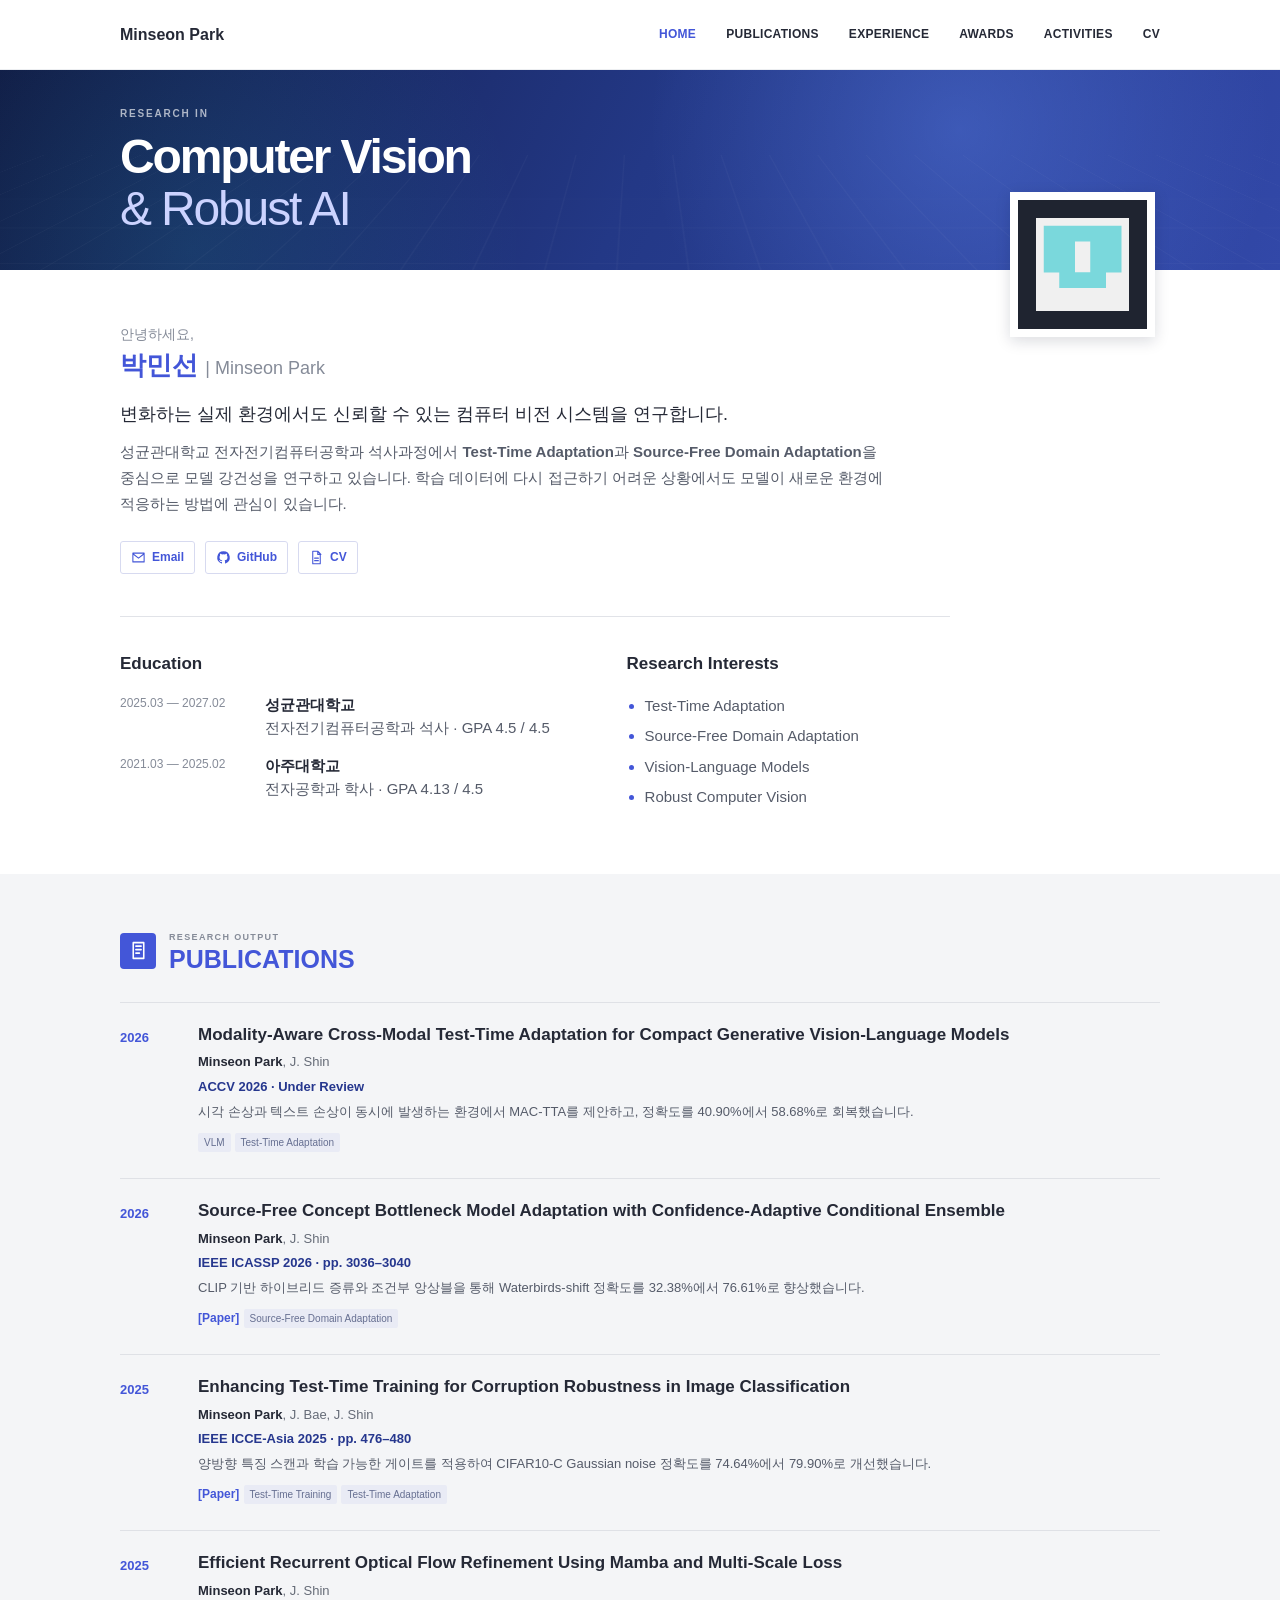
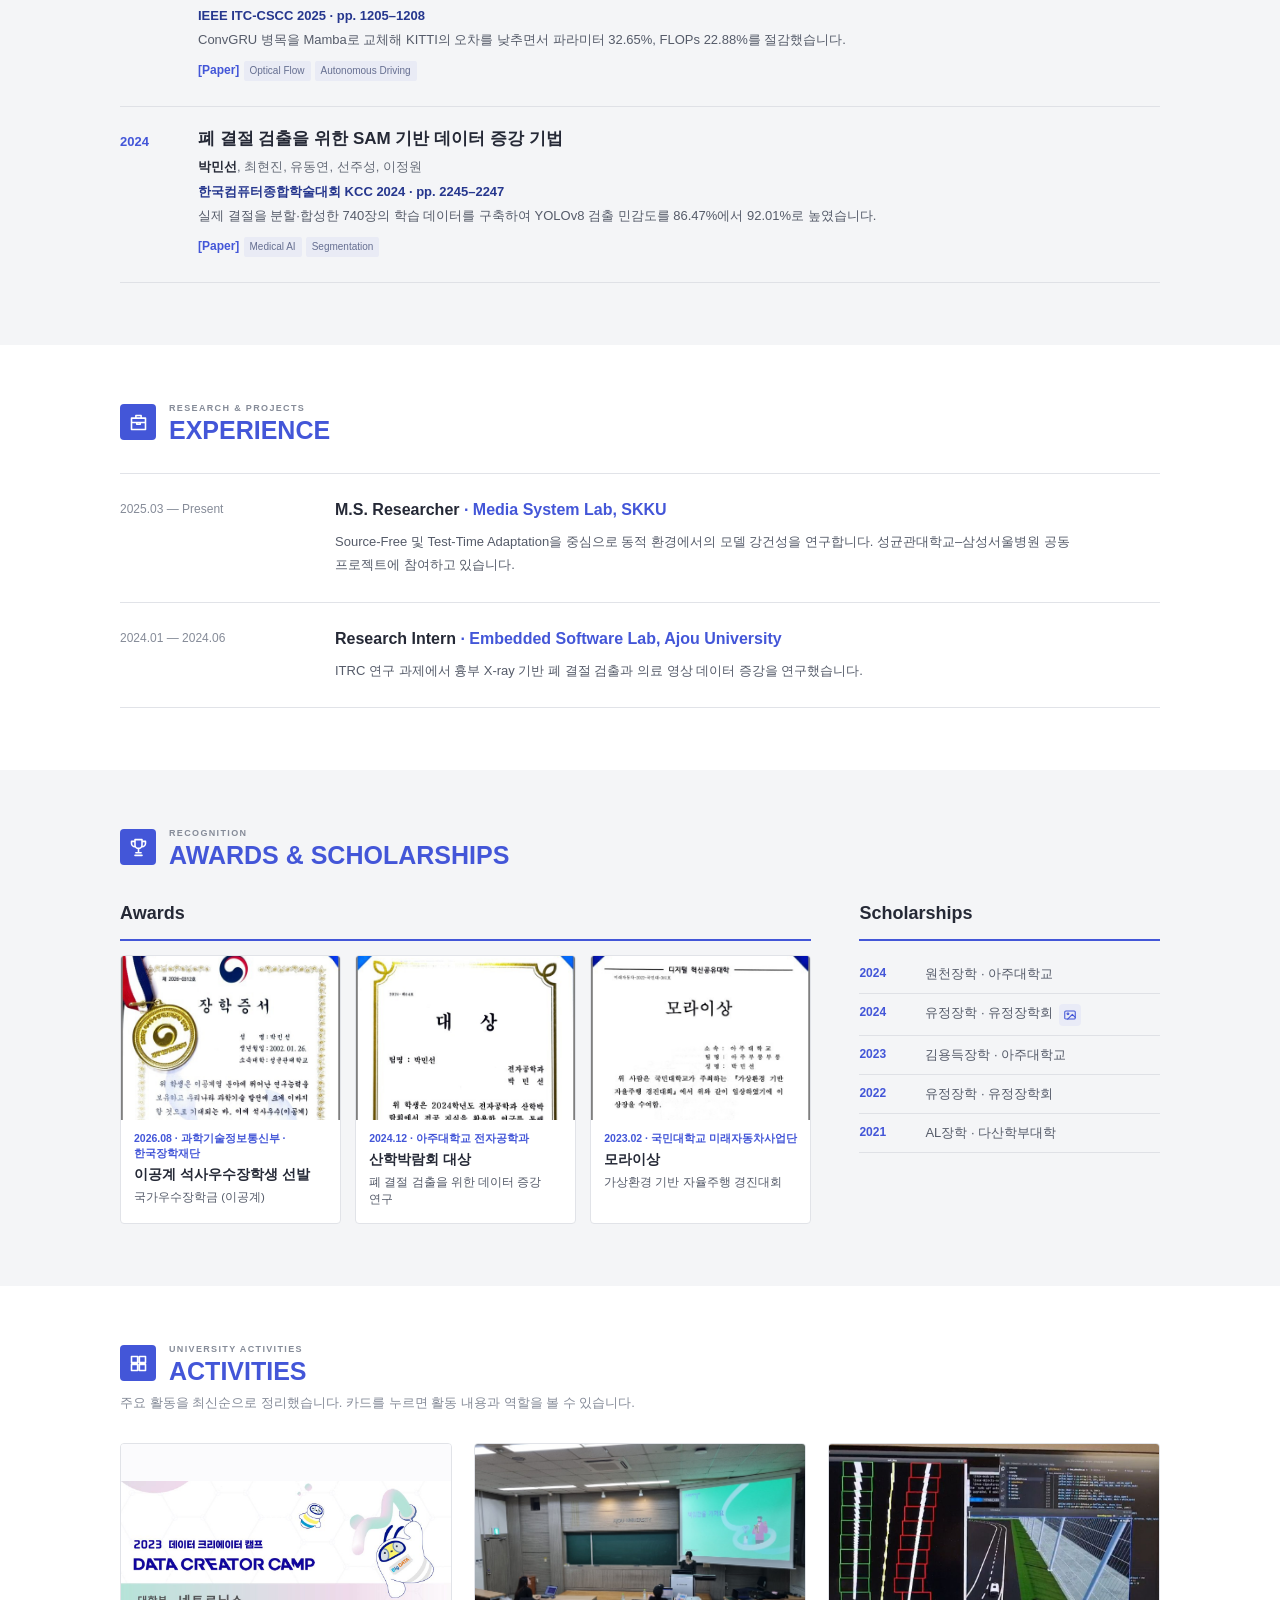
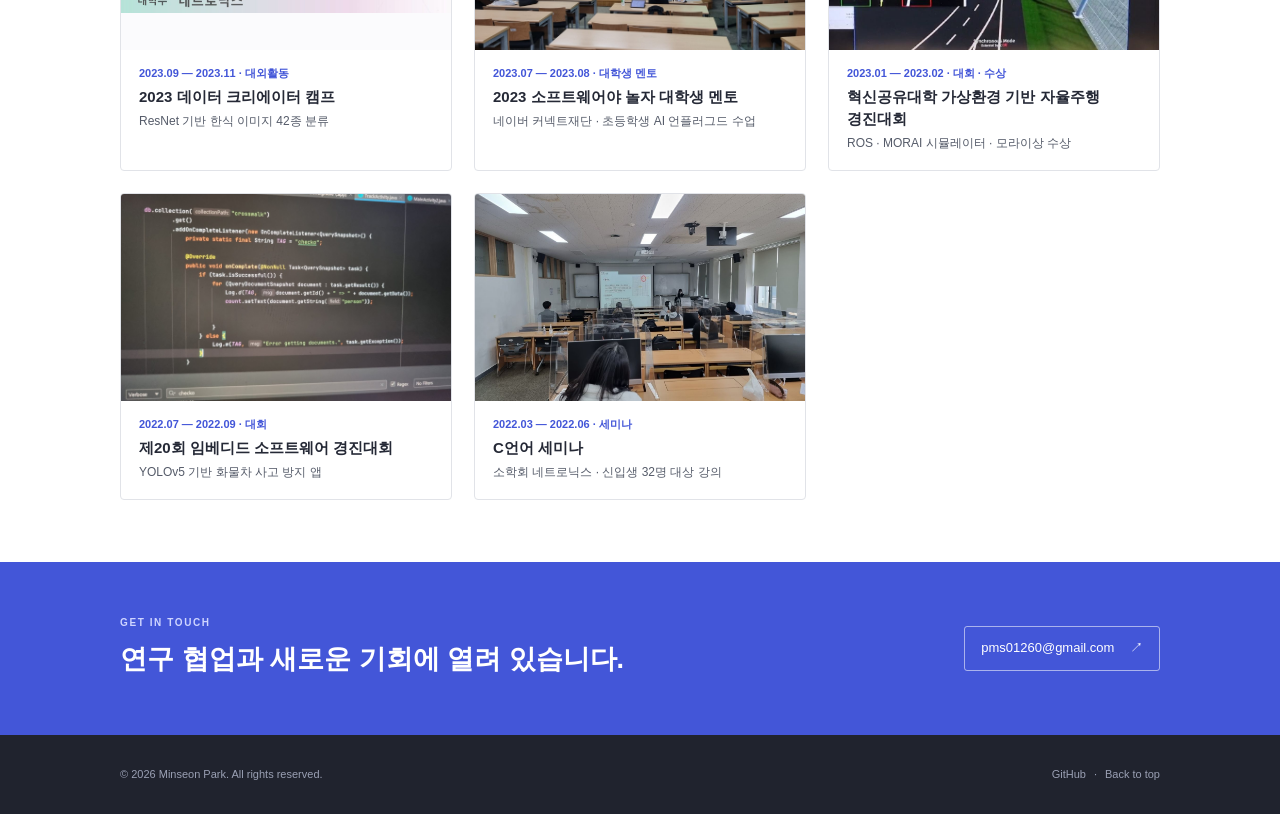
==== index.html @ f38c866c "Use bordered certificate scans for awards and bust their cache Co-Authored-By: Claude Opus 5.5 (1M c" ====
<!doctype html>
<html lang="ko">
<head>
  <meta charset="utf-8">
  <meta name="viewport" content="width=device-width, initial-scale=1">
  <meta name="description" content="박민선 — Computer Vision, Test-Time Adaptation, Robust AI 연구자">
  <meta name="theme-color" content="#ffffff">
  <meta property="og:title" content="Minseon Park | AI Researcher">
  <meta property="og:description" content="Computer Vision · Test-Time Adaptation · Source-Free Domain Adaptation">
  <meta property="og:type" content="website">
  <meta property="og:image" content="assets/profile.png">
  <title>Minseon Park | AI Researcher</title>
  <link rel="icon" href="data:image/svg+xml,<svg xmlns=%22http://www.w3.org/2000/svg%22 viewBox=%220 0 100 100%22><rect width=%22100%22 height=%22100%22 rx=%2218%22 fill=%22%234356d8%22/><text x=%2250%22 y=%2265%22 text-anchor=%22middle%22 font-family=%22Arial%22 font-weight=%22700%22 font-size=%2244%22 fill=%22white%22>MP</text></svg>">
  <link rel="stylesheet" href="styles.css">
  <script src="script.js" defer></script>
  <script data-goatcounter="https://pms01260.goatcounter.com/count" async src="https://gc.zgo.at/count.js"></script>
</head>
<body>
  <a class="skip-link" href="#main">본문으로 바로가기</a>
  <nav class="side-nav" aria-label="섹션 위치">
    <span class="side-track" aria-hidden="true"><span></span></span>
    <a href="#home">Profile</a><a href="#publications">Publications</a><a href="#experience">Experience</a><a href="#awards">Awards</a><a href="#activities">Activities</a>
  </nav>
  <header class="site-header">
    <div class="nav-wrap">
      <a class="site-name" href="#home">Minseon Park</a>
      <button class="menu-button" type="button" aria-expanded="false" aria-controls="site-nav"><span></span><span></span><span></span><b class="sr-only">메뉴 열기</b></button>
      <nav id="site-nav" aria-label="주요 메뉴">
        <a href="#home">HOME</a><a href="#publications">PUBLICATIONS</a><a href="#experience">EXPERIENCE</a><a href="#awards">AWARDS</a><a href="#activities">ACTIVITIES</a><a href="assets/CV_MinseonPark.pdf" target="_blank">CV</a>
      </nav>
    </div>
  </header>

  <main id="main">
    <section class="hero" aria-labelledby="hero-title">
      <div class="hero-pattern" aria-hidden="true"></div>
      <div class="content-width"><p>RESEARCH IN</p><h1 id="hero-title">Computer Vision<br><span>&amp; Robust AI</span></h1></div>
    </section>

    <section class="intro content-width" id="home">
      <div class="profile-mark"><img src="assets/profile.png" alt="박민선의 GitHub 프로필 그래픽" width="420" height="420"></div>
      <div class="intro-body">
        <p class="hello">안녕하세요,</p>
        <h2>박민선 <span>| Minseon Park</span></h2>
        <p class="lead">변화하는 실제 환경에서도 신뢰할 수 있는 컴퓨터 비전 시스템을 연구합니다.</p>
        <p>성균관대학교 전자전기컴퓨터공학과 석사과정에서 <strong>Test-Time Adaptation</strong>과 <strong>Source-Free Domain Adaptation</strong>을 중심으로 모델 강건성을 연구하고 있습니다. 학습 데이터에 다시 접근하기 어려운 상황에서도 모델이 새로운 환경에 적응하는 방법에 관심이 있습니다.</p>
        <div class="quick-links" aria-label="연락처 및 외부 링크">
          <a href="mailto:pms01260@gmail.com"><svg viewBox="0 0 24 24" aria-hidden="true"><path d="M3 5h18v14H3zM3 6l9 7 9-7"/></svg>Email</a>
          <a href="https://github.com/pms01260" target="_blank" rel="noreferrer"><svg viewBox="0 0 24 24" aria-hidden="true"><path d="M12 2a10 10 0 0 0-3.16 19.49c.5.09.68-.22.68-.48v-1.87c-2.78.6-3.37-1.18-3.37-1.18-.45-1.16-1.11-1.47-1.11-1.47-.91-.62.07-.61.07-.61 1 .07 1.53 1.03 1.53 1.03.89 1.53 2.34 1.09 2.91.83.09-.65.35-1.09.64-1.34-2.22-.25-4.56-1.11-4.56-4.94 0-1.09.39-1.98 1.03-2.68-.1-.25-.45-1.27.1-2.64 0 0 .84-.27 2.75 1.02A9.6 9.6 0 0 1 12 6.82a9.6 9.6 0 0 1 2.5.34c1.91-1.29 2.75-1.02 2.75-1.02.55 1.37.2 2.39.1 2.64.64.7 1.03 1.59 1.03 2.68 0 3.84-2.34 4.68-4.57 4.93.36.31.68.92.68 1.85v2.77c0 .27.18.58.69.48A10 10 0 0 0 12 2Z"/></svg>GitHub</a>
          <a href="assets/CV_MinseonPark.pdf" target="_blank"><svg viewBox="0 0 24 24" aria-hidden="true"><path d="M6 2h8l4 4v16H6zM14 2v5h5M9 13h6M9 17h6"/></svg>CV</a>
        </div>
        <div class="intro-grid">
          <div><h3>Education</h3><dl>
            <div><dt>2025.03 — 2027.02</dt><dd><strong>성균관대학교</strong><br>전자전기컴퓨터공학과 석사 · GPA 4.5 / 4.5</dd></div>
            <div><dt>2021.03 — 2025.02</dt><dd><strong>아주대학교</strong><br>전자공학과 학사 · GPA 4.13 / 4.5</dd></div>
          </dl></div>
          <div><h3>Research Interests</h3><ul class="interest-list"><li>Test-Time Adaptation</li><li>Source-Free Domain Adaptation</li><li>Vision-Language Models</li><li>Robust Computer Vision</li></ul></div>
        </div>
      </div>
    </section>

    <section class="section alternate" id="publications">
      <div class="content-width section-inner">
        <header class="section-title"><span class="section-icon" aria-hidden="true"><svg viewBox="0 0 24 24"><path d="M6 3h12v18H6zM9 7h6M9 11h6M9 15h4"/></svg></span><div><p>RESEARCH OUTPUT</p><h2>Publications</h2></div></header>
        <ol class="publication-list">
          <li><span class="pub-year">2026</span><div><h3>Modality-Aware Cross-Modal Test-Time Adaptation for Compact Generative Vision-Language Models</h3><p class="authors"><strong>Minseon Park</strong>, J. Shin</p><p class="venue">ACCV 2026 · Under Review</p><p class="description">시각 손상과 텍스트 손상이 동시에 발생하는 환경에서 MAC-TTA를 제안하고, 정확도를 40.90%에서 58.68%로 회복했습니다.</p><span class="label">VLM</span><span class="label">Test-Time Adaptation</span></div></li>
          <li><span class="pub-year">2026</span><div><h3>Source-Free Concept Bottleneck Model Adaptation with Confidence-Adaptive Conditional Ensemble</h3><p class="authors"><strong>Minseon Park</strong>, J. Shin</p><p class="venue">IEEE ICASSP 2026 · pp. 3036–3040</p><p class="description">CLIP 기반 하이브리드 증류와 조건부 앙상블을 통해 Waterbirds-shift 정확도를 32.38%에서 76.61%로 향상했습니다.</p><a class="paper-link" href="https://doi.org/10.1109/ICASSP55912.2026.11462298" target="_blank" rel="noreferrer">[Paper]</a> <span class="label">Source-Free Domain Adaptation</span></div></li>
          <li><span class="pub-year">2025</span><div><h3>Enhancing Test-Time Training for Corruption Robustness in Image Classification</h3><p class="authors"><strong>Minseon Park</strong>, J. Bae, J. Shin</p><p class="venue">IEEE ICCE-Asia 2025 · pp. 476–480</p><p class="description">양방향 특징 스캔과 학습 가능한 게이트를 적용하여 CIFAR10-C Gaussian noise 정확도를 74.64%에서 79.90%로 개선했습니다.</p><a class="paper-link" href="https://doi.org/10.1109/ICCE-Asia67487.2025.11263571" target="_blank" rel="noreferrer">[Paper]</a> <span class="label">Test-Time Training</span><span class="label">Test-Time Adaptation</span></div></li>
          <li><span class="pub-year">2025</span><div><h3>Efficient Recurrent Optical Flow Refinement Using Mamba and Multi-Scale Loss</h3><p class="authors"><strong>Minseon Park</strong>, J. Shin</p><p class="venue">IEEE ITC-CSCC 2025 · pp. 1205–1208</p><p class="description">ConvGRU 병목을 Mamba로 교체해 KITTI의 오차를 낮추면서 파라미터 32.65%, FLOPs 22.88%를 절감했습니다.</p><a class="paper-link" href="https://doi.org/10.1109/ITC-CSCC66376.2025.11137675" target="_blank" rel="noreferrer">[Paper]</a> <span class="label">Optical Flow</span><span class="label">Autonomous Driving</span></div></li>
          <li><span class="pub-year">2024</span><div><h3>폐 결절 검출을 위한 SAM 기반 데이터 증강 기법</h3><p class="authors"><strong>박민선</strong>, 최현진, 유동연, 선주성, 이정원</p><p class="venue">한국컴퓨터종합학술대회 KCC 2024 · pp. 2245–2247</p><p class="description">실제 결절을 분할·합성한 740장의 학습 데이터를 구축하여 YOLOv8 검출 민감도를 86.47%에서 92.01%로 높였습니다.</p><a class="paper-link" href="https://www.dbpia.co.kr/journal/articleDetail?nodeId=NODE11862498" target="_blank" rel="noreferrer">[Paper]</a> <span class="label">Medical AI</span><span class="label">Segmentation</span></div></li>
        </ol>
      </div>
    </section>

    <section class="section" id="experience"><div class="content-width section-inner">
      <header class="section-title"><span class="section-icon" aria-hidden="true"><svg viewBox="0 0 24 24"><path d="M4 7h16v13H4zM9 7V4h6v3M4 12h16M10 12v2h4v-2"/></svg></span><div><p>RESEARCH &amp; PROJECTS</p><h2>Experience</h2></div></header>
      <div class="experience-list">
        <article><div class="period">2025.03 — Present</div><div><h3>M.S. Researcher <span>· Media System Lab, SKKU</span></h3><p>Source-Free 및 Test-Time Adaptation을 중심으로 동적 환경에서의 모델 강건성을 연구합니다. 성균관대학교–삼성서울병원 공동 프로젝트에 참여하고 있습니다.</p></div></article>
        <article><div class="period">2024.01 — 2024.06</div><div><h3>Research Intern <span>· Embedded Software Lab, Ajou University</span></h3><p>ITRC 연구 과제에서 흉부 X-ray 기반 폐 결절 검출과 의료 영상 데이터 증강을 연구했습니다.</p></div></article>
      </div>
    </div></section>

    <section class="section alternate" id="awards"><div class="content-width section-inner">
      <header class="section-title"><span class="section-icon" aria-hidden="true"><svg viewBox="0 0 24 24"><path d="M8 3h8v6a4 4 0 0 1-8 0zM8 5H4v2a4 4 0 0 0 4 4M16 5h4v2a4 4 0 0 1-4 4M12 13v5M8 21h8M9 18h6"/></svg></span><div><p>RECOGNITION</p><h2>Awards &amp; Scholarships</h2></div></header>
      <div class="awards-layout">
        <div><h3 class="subheading">Awards</h3>
      <div class="award-grid">
        <button class="activity-card award-card" type="button" data-activity="award-scholarship"><img class="top" src="assets/awards/scholarship-certificate.jpg?v=2" alt="" loading="lazy"><span class="activity-meta">2026.08 · 과학기술정보통신부 · 한국장학재단</span><strong>이공계 석사우수장학생 선발</strong><span class="activity-summary">국가우수장학금 (이공계)</span></button>
        <button class="activity-card award-card" type="button" data-activity="award-fair"><img class="top" src="assets/awards/fair-certificate.jpg?v=2" alt="" loading="lazy"><span class="activity-meta">2024.12 · 아주대학교 전자공학과</span><strong>산학박람회 대상</strong><span class="activity-summary">폐 결절 검출을 위한 데이터 증강 연구</span></button>
        <button class="activity-card award-card" type="button" data-activity="award-morai"><img class="top" src="assets/awards/morai-award.jpg?v=2" alt="" loading="lazy"><span class="activity-meta">2023.02 · 국민대학교 미래자동차사업단</span><strong>모라이상</strong><span class="activity-summary">가상환경 기반 자율주행 경진대회</span></button>
      </div></div>
        <div><h3 class="subheading">Scholarships</h3>
      <ul class="simple-list compact"><li><span>2024</span><div>원천장학 · 아주대학교</div></li><li><span>2024</span><div>유정장학 · 유정장학회<button class="photo-link" type="button" data-activity="scholarship-yoojung" data-title="유정장학 · 유정장학회" aria-label="유정장학 장학증서 보기" title="장학증서 보기"><svg viewBox="0 0 24 24" aria-hidden="true"><rect x="3" y="5" width="18" height="14" rx="2"/><circle cx="8.5" cy="10" r="1.6"/><path d="M21 16l-5-5-8 8"/></svg></button></div></li><li><span>2023</span><div>김용득장학 · 아주대학교</div></li><li><span>2022</span><div>유정장학 · 유정장학회</div></li><li><span>2021</span><div>AL장학 · 다산학부대학</div></li></ul></div>
      </div>
    </div></section>

    <section class="section" id="activities"><div class="content-width section-inner">
      <header class="section-title"><span class="section-icon" aria-hidden="true"><svg viewBox="0 0 24 24"><path d="M4 4h7v7H4zM13 4h7v7h-7zM4 13h7v7H4zM13 13h7v7h-7z"/></svg></span><div><p>UNIVERSITY ACTIVITIES</p><h2>Activities</h2></div></header>
      <p class="section-note">주요 활동을 최신순으로 정리했습니다. 카드를 누르면 활동 내용과 역할을 볼 수 있습니다.</p>
      <div class="activity-grid">
        <button class="activity-card" type="button" data-activity="dcc"><img class="contain" src="assets/activities/dcc-cover.jpg" alt="" loading="lazy"><span class="activity-meta">2023.09 — 2023.11 · 대외활동</span><strong>2023 데이터 크리에이터 캠프</strong><span class="activity-summary">ResNet 기반 한식 이미지 42종 분류</span></button>
        <button class="activity-card" type="button" data-activity="swplay"><img src="assets/activities/swplay-1.jpg" alt="" loading="lazy"><span class="activity-meta">2023.07 — 2023.08 · 대학생 멘토</span><strong>2023 소프트웨어야 놀자 대학생 멘토</strong><span class="activity-summary">네이버 커넥트재단 · 초등학생 AI 언플러그드 수업</span></button>
        <button class="activity-card" type="button" data-activity="morai"><img src="assets/activities/morai-cover.jpg" alt="" loading="lazy"><span class="activity-meta">2023.01 — 2023.02 · 대회 · 수상</span><strong>혁신공유대학 가상환경 기반 자율주행 경진대회</strong><span class="activity-summary">ROS · MORAI 시뮬레이터 · 모라이상 수상</span></button>
        <button class="activity-card" type="button" data-activity="esw"><img src="assets/activities/esw-cover.jpg" alt="" loading="lazy"><span class="activity-meta">2022.07 — 2022.09 · 대회</span><strong>제20회 임베디드 소프트웨어 경진대회</strong><span class="activity-summary">YOLOv5 기반 화물차 사고 방지 앱</span></button>
        <button class="activity-card" type="button" data-activity="cseminar"><img src="assets/activities/cseminar-cover.jpg" alt="" loading="lazy"><span class="activity-meta">2022.03 — 2022.06 · 세미나</span><strong>C언어 세미나</strong><span class="activity-summary">소학회 네트로닉스 · 신입생 32명 대상 강의</span></button>
      </div>
    </div></section>


    <section class="contact-strip"><div class="content-width"><div><p>GET IN TOUCH</p><h2>연구 협업과 새로운 기회에 열려 있습니다.</h2></div><a href="mailto:pms01260@gmail.com">pms01260@gmail.com <span>↗</span></a></div></section>
  </main>

  <footer><div class="content-width"><p>© <span id="year">2026</span> Minseon Park. All rights reserved.</p><div><a href="https://github.com/pms01260" target="_blank" rel="noreferrer">GitHub</a><span>·</span><a href="#home">Back to top</a></div></div></footer>

  <dialog class="activity-dialog" aria-labelledby="activity-dialog-title">
    <div class="dialog-head"><h2 id="activity-dialog-title"></h2><button class="dialog-close" type="button" aria-label="닫기">×</button></div>
    <div class="dialog-body"></div>
  </dialog>

  <template id="activity-award-scholarship">
    <p class="activity-info">2026.08.31 · 과학기술정보통신부 · 한국장학재단 · <strong>석사우수장학금(이공계) 선발</strong></p>
    <h3>선발 내용</h3>
    <p>과학기술정보통신부와 한국장학재단이 연구 역량이 우수한 이공계 석사과정생을 지원하는 국가우수장학금 장학생으로 선발되었습니다. 학업 및 연구 계획, 연구 활동 실적, 성적, 사회공헌 계획을 종합 평가해 대학원 추천과 재단 심사를 거쳐 선발됩니다.</p>
    <h3>평가받은 부분</h3>
    <ul><li><strong>학업</strong> · 석사과정 동안 4.5 / 4.5의 성적을 유지하며 전공 기초를 다졌습니다.</li><li><strong>연구</strong> · Source-Free Domain Adaptation과 Test-Time Adaptation 분야에서 ICASSP 2026을 포함한 국제 학회 3편, 국내 학회 1편을 모두 제1저자로 발표했습니다. 특히 ICASSP 2026에서는 해석 가능한 모델을 위한 2단계 적응 프레임워크를 제안했습니다.</li><li><strong>연구 계획</strong> · VLM에 Source-Free Domain Adaptation을 적용하는 연구를 제안했습니다.</li></ul>
    <p>연구의 독창성과 실현 가능성을 인정받아 선발되었고, 실제 환경에서 신뢰할 수 있는 AI를 만든다는 연구 목표를 더욱 구체화하는 계기가 되었습니다.</p>
    <img class="narrow" src="assets/awards/scholarship-certificate.jpg?v=2" alt="석사우수(이공계) 장학증서" loading="lazy">
  </template>

  <template id="activity-award-fair">
    <p class="activity-info">2024.12.13 · 아주대학교 전자공학과 · <strong>대상</strong></p>
    <h3>수상 내용</h3>
    <p>2024학년도 아주대학교 전자공학과 산학박람회에서 폐 결절 검출을 위한 데이터 증강 연구를 발표해 대상을 수상했습니다.</p>
    <h3>연구 배경</h3>
    <p>의료 이미지는 개인정보 문제와 전문의 라벨링 비용 때문에 대규모로 확보하기 어렵습니다. 생성 모델로 병변을 만들어 내는 기존 증강 방식은 실재하지 않는 소견을 만들 위험이 있어 이 연구를 시작했습니다.</p>
    <h3>방법과 결과</h3>
    <p>실제 환자 이미지에서 결절만 분할해 정상 이미지에 합성하는 방식을 제안했습니다. 분할 모델 SAM을 X-ray에 맞게 미세 조정하고, 정상 이미지의 폐 영역을 추출한 뒤 가우시안 블러링으로 경계를 자연스럽게 처리해 학습 데이터를 증강했습니다. 이를 사전 학습에 활용한 검출 모델은 원본만 사용했을 때보다 민감도가 <strong>86.47%에서 92.01%</strong>로 향상되었습니다.</p>
    <p>문제 정의부터 결과 검증까지의 과정을 비전공 청중도 이해할 수 있도록 구성해 발표했고, 그 설득력을 인정받아 대상을 받았습니다. 이 연구는 KCC 2024 논문으로도 발표했습니다.</p>
    <img class="narrow" src="assets/awards/fair-certificate.jpg?v=2" alt="산학박람회 대상 상장" loading="lazy">
  </template>

  <template id="activity-award-morai">
    <p class="activity-info">2023.02.13 · 국민대학교 미래자동차사업단 · 팀 아주부릉부릉 (5명) · <strong>모라이상</strong></p>
    <h3>수상 내용</h3>
    <p>2022학년도 동계 혁신융합대학 가상환경 기반 자율주행 경진대회에서 모라이상을 수상했습니다. Linux와 ROS 환경에서 시뮬레이터 기반 자율주행 미션을 수행하는 대회로, 팀에서 카메라 기반 차선 인식, 경로 매핑, 장애물 인지 미션을 담당했습니다.</p>
    <h3>문제 해결</h3>
    <p>개별 모듈 구현은 순조로웠지만 전체 시스템 통합 단계에서 제가 맡은 동적 장애물 인식 로직이 다른 팀원이 개발한 로터리 구간의 앞차 간격 유지 로직과 충돌했습니다. 팀원들과 시뮬레이션 로그를 함께 분석해 원인을 추적했고, 카메라 중앙 영역 밖에서 차량이 아닌 물체가 감지되면 차량을 멈추도록 로직과 임곗값을 조정해 해결했습니다. 이후에도 미션별 실패 사례를 하나씩 개선해 최종적으로 모든 미션을 완수했습니다.</p>
    <p>개별 모듈이 정상 동작해도 통합 단계에서 예상치 못한 문제가 생길 수 있고, 이를 풀려면 구성원 간 꾸준한 소통과 함께 분석하는 자세가 필요하다는 점을 배웠습니다.</p>
    <img class="narrow" src="assets/awards/morai-award.jpg?v=2" alt="모라이상 상장" loading="lazy">
    <p><button class="dialog-link" type="button" data-activity="morai">대회 활동 자세히 보기 →</button></p>
  </template>

  <template id="activity-scholarship-yoojung">
    <p class="activity-info">2024.02.21 · 재단법인 유정장학회 · <strong>장학생 선정</strong></p>
    <img class="narrow" src="assets/awards/yoojung-certificate.jpg?v=2" alt="유정장학회 장학증서" loading="lazy">
  </template>

  <template id="activity-dcc">
    <p class="activity-info">2023.09.25 — 2023.11.15 · 소학회 네트로닉스 · 4인 팀</p>
    <h3>개요</h3>
    <p>K-ICT 빅데이터센터가 주관하는 고등부·대학생 대상 멘토링 해커톤으로, 교육과 멘토링을 중심으로 데이터 분석 인재를 육성·선발하는 프로그램입니다.</p>
    <img src="assets/activities/dcc-2.jpg" alt="데이터 크리에이터 캠프 진행 방식 안내" loading="lazy">
    <h3>데이터셋</h3>
    <ul><li>AI Hub 한국 이미지(음식) 데이터 · 소분류당 약 1,000장의 한식 이미지</li><li>대분류(예: 구이) &gt; 소분류(예: 갈비구이) &gt; 이미지의 폴더 구조</li></ul>
    <img src="assets/activities/dcc-4.jpg" alt="27개 대분류별 한식 이미지 분포 막대그래프" loading="lazy">
    <h3>역할</h3>
    <ul><li>DataLoader를 비롯한 ResNet 학습 환경 구축</li><li>Albumentations를 이용한 데이터 증강으로 학습 성능 개선</li></ul>
    <h3>수행 내용</h3>
    <p><strong>Mission 1.</strong> 메뉴별 분류 데이터셋과 데이터로더를 준비하고, ResNet18로 42종 클래스 분류를 수행해 검증 정확도를 제시했습니다. 데이터를 폴더 단위로 관리해 <code>datasets.ImageFolder</code>로 간단히 불러오도록 구성했고, Mission 1의 코드를 전부 작성했습니다.</p>
    <p><strong>Mission 2.</strong> Confusion matrix로 맞춘 샘플과 틀린 샘플의 특징을 분석하고, 이를 바탕으로 아키텍처(ResNet18/34/50), LR scheduling, augmentation, regularization 등을 비교했습니다. 이 중 결과 분석과 Albumentations 기반 증강을 담당했습니다.</p>
    <h3>수료증</h3>
    <img class="narrow" src="assets/activities/dcc-certificate.jpg?v=2" alt="2023 데이터 크리에이터 캠프 예선 수료증" loading="lazy">
  </template>

  <template id="activity-swplay">
    <p class="activity-info">2023.07.19 — 2023.08.31 (수업 08.16 — 08.17) · 네이버 커넥트재단 · 아주대학교 중앙동아리 ATOM 2팀 · 4인 팀</p>
    <h3>활동 목적</h3>
    <p>AI는 앞으로 다양한 직업 분야에서 필요한 핵심 기술입니다. 교육을 통해 AI에 대한 이해와 관련 직업에 대한 흥미를 키우고, 문제 해결 능력과 창의적 사고가 자라도록 돕고 싶었습니다. 팀원 모두 스크래치·엔트리 같은 시각적 프로그래밍 도구 경험이 있어 초등학생에게 AI 개념을 쉽고 재미있게 전달할 수 있다고 생각했습니다.</p>
    <h3>수업 시연</h3>
    <img src="assets/activities/swplay-1.jpg" alt="강의실에서 진행한 수업 시연" loading="lazy">
    <p>초등학교 1–2학년을 위한 인공지능 수업 시연을 진행했습니다. 저학년이 쉽게 이해할 수 있도록 단어 선택에 신경 쓰고, 45분 수업을 개념 설명(10분) – 학습 활동(30분) – 요약 정리(5분)로 구성했습니다.</p>
    <h3>수업 진행</h3>
    <p>초등학교 저학년 10명을 대상으로 이틀에 걸쳐 하루 4교시씩, 총 8차시 수업을 진행했습니다. 아직 코딩 활동이 어려운 학생들을 위해 컴퓨터 없이 놀이 중심으로 컴퓨터 과학을 이해하는 <strong>언플러그드 활동</strong>으로 수업을 설계했습니다.</p>
    <ul><li>손글씨 숫자 카드로 숫자 인식 모델 학습시키기</li><li>자율주행 자동차의 양면성에 대한 토론</li><li>윤리적인 인공지능 그려보기</li></ul>
    <p>AI가 무엇인지 설명하는 것과 함께, AI의 편향성과 악용 가능성도 다루어 학생들에게 경각심을 일깨웠습니다.</p>
    <h3>소감</h3>
    <p>저학년 아이들이 수업을 따라오도록 지도하는 데 어려움이 많았지만, 설문조사에서 수업이 매우 만족스러웠다는 답을 보며 보람을 느꼈습니다. 마지막 날 겨울방학에도 또 와야 한다며 우는 아이도 있어 뭉클했습니다. 다음에도 이런 교육봉사 기회가 있다면 기꺼이 참여하고 싶습니다.</p>
    <h3>수료증</h3>
    <img class="narrow" src="assets/activities/swplay-certificate.jpg" alt="소프트웨어야 놀자 여름 새싹캠프 대학생 멘토 수료증" loading="lazy">
  </template>

  <template id="activity-morai">
    <p class="activity-info">2023.01.02 — 2023.02.13 · 소학회 네트로닉스 · 5인 팀 · <strong>모라이상 수상</strong></p>
    <h3>대회 개요</h3>
    <img src="assets/activities/morai-1.jpg" alt="대회 주행 코스와 미션 구간 지도" loading="lazy">
    <p>Linux와 ROS(Robot Operating System) 환경에서 MORAI 시뮬레이터 속 자율주행 차량으로 미션을 수행하는 대회입니다. 기본 주행, 무작위로 바뀌는 신호등 대응, 동적·정적 장애물 회피, 충돌 없는 로터리 통과, 라바콘 회피 등의 미션이 있었습니다.</p>
    <h3>역할</h3>
    <ul><li>Lane detection</li><li>Interpolation을 이용한 mapping</li><li>신호등 신호 처리</li><li>로터리 미션 수행</li></ul>
    <h3>Lane detection</h3>
    <p>차량 전면 카메라 영상은 원근 때문에 차선이 휘어져 보이므로, perspective warping 후 HSV 색 범위로 노란색·흰색 차선만 마스킹했습니다. 이후 <strong>sliding window</strong> 방식으로 차선 픽셀을 찾아 2차 다항식으로 피팅하고, 곡률로부터 조향각을 계산해 ROS 토픽으로 publish했습니다.</p>
    <h3>신호등 처리</h3>
    <p>시뮬레이터가 publish하는 <code>/GetTrafficLightStatus</code> 토픽을 구독해 신호등 상태를 읽고, 상태에 따라 차량 운행을 제어했습니다.</p>
    <h3>Interpolation을 이용한 mapping</h3>
    <p>맵 이미지에서 클릭한 점을 시뮬레이터 좌표로 변환하고, SciPy의 <code>splprep</code>로 점 사이를 보간하는 도구를 만들었습니다. 3차(cubic) spline보다 매끄럽게 연결하기 위해 k=4로 설정했고, 주행 중에는 현재 위치 (x, y)에서 가장 가까운 경로점으로 이동하도록 했습니다.</p>
    <h3>수상</h3>
    <img class="narrow" src="assets/activities/morai-2.jpg" alt="모라이상 상장" loading="lazy">
  </template>

  <template id="activity-esw">
    <p class="activity-info">2022.07.07 — 2022.09.25 · 아주대학교 전자공학과 · 4인 팀</p>
    <h3>작품 개요 · 화물차 차량 사고 방지 애플리케이션 (AJOUv5)</h3>
    <p>라즈베리파이 기반으로 자동차와 사람 등 다른 객체를 인식하고, 사고가 나면 해당 장면을 포착해 데이터베이스에 보고하는 작품입니다. YOLOv5로 객체를 인식하고 객체 간 거리를 계산해 사고 여부를 판단합니다. 또한 앱 사용자에게 가까운 교차로의 보행자 수를 보여 주어 회전 시 사고를 미리 방지하도록 했습니다.</p>
    <h3>역할</h3>
    <ul><li>YOLOv5 자료 조사</li><li>Android Studio를 이용한 애플리케이션 제작</li><li>Android 앱과 Firebase 연동</li></ul>
    <h3>구현</h3>
    <img src="assets/activities/esw-1.jpg" alt="Android와 Firebase 연동 흐름도" loading="lazy">
    <p>앱은 로그인, 회원가입, 지도, 감지 액티비티로 구성했습니다. 로그인과 회원가입은 Firebase Authentication을, 지도와 감지 화면은 Cloud Firestore의 데이터를 사용합니다.</p>
    <p><a class="paper-link" href="https://github.com/gaeun1114/2022ESWContest_free_1108/tree/android/app" target="_blank" rel="noreferrer">[GitHub]</a></p>
  </template>

  <template id="activity-cseminar">
    <p class="activity-info">2022.03.18 — 2022.06.01 · 아주대학교 소학회 네트로닉스 시스템부 · 32명 참여</p>
    <h3>활동 목적</h3>
    <p>신입생들이 프로그래밍 언어를 혼자 학습하기 어려울 것이라 생각해 C언어 세미나를 열었습니다. 매주 한 번 대면 수업을 진행하고 질문을 받으며 신입생들의 학업 역량 향상을 도왔습니다.</p>
    <h3>주차별 진행 내용</h3>
    <ol class="week-list"><li><span>03.18 · 03.21</span>OT 및 C 프로그램 기초, 식별자, 자료형, 변수</li><li><span>03.28</span>형식 지정자, 연산자, 형 변환, 변수</li><li><span>04.04</span>조건문 (if, switch)</li><li><span>05.02</span>함수와 변수</li><li><span>05.09</span>배열 (기초, 문자 배열, 다차원 배열)</li><li><span>05.23</span>포인터</li><li><span>06.01</span>문제 풀이 및 복습</li></ol>
    <h3>세부 활동</h3>
    <p><strong>C언어 강의.</strong> 매주 월요일 1시간가량 해당 주차 수업을 진행하고, 적극적인 소통을 위해 3–4개의 실습을 병행했습니다.</p>
    <img src="assets/activities/cseminar-2.jpg" alt="채점과 피드백을 적은 학습 활동지" loading="lazy">
    <p><strong>학습 활동지 제작.</strong> 학생들이 어려워한 부분을 파악해 학습 활동지를 만들고, 제출된 테스트지는 채점과 피드백을 달아 다음 시간에 돌려주었습니다.</p>
  </template>
</body>
</html>
---- styles.css ----
@font-face { font-family:'NanumSquareNeo'; font-weight:400; font-display:swap; src:url(https://hangeul.pstatic.net/hangeul_static/webfont/NanumSquareNeo/NanumSquareNeoTTF-bRg.woff) format('woff'); }
@font-face { font-family:'NanumSquareNeo'; font-weight:700; font-display:swap; src:url(https://hangeul.pstatic.net/hangeul_static/webfont/NanumSquareNeo/NanumSquareNeoTTF-cBd.woff) format('woff'); }
@font-face { font-family:'NanumSquareNeo'; font-weight:800; font-display:swap; src:url(https://hangeul.pstatic.net/hangeul_static/webfont/NanumSquareNeo/NanumSquareNeoTTF-dEb.woff) format('woff'); }
:root { --blue:#4356d8; --blue-dark:#26378e; --ink:#252936; --text:#555b69; --muted:#858b98; --line:#e1e3e8; --soft:#f4f5f7; --white:#fff; --max:1040px; }
* { box-sizing:border-box; }
html { scroll-behavior:smooth; scroll-padding-top:72px; }
body { margin:0; color:var(--text); background:var(--white); font-family:"NanumSquareNeo",-apple-system,BlinkMacSystemFont,"Segoe UI","Noto Sans KR",sans-serif; font-size:15px; line-height:1.75; word-break:keep-all; -webkit-font-smoothing:antialiased; }
a { color:inherit; }
img { display:block; max-width:100%; }
.content-width { width:min(calc(100% - 40px),var(--max)); margin-inline:auto; }
.sr-only,.skip-link:not(:focus) { position:absolute; width:1px; height:1px; margin:-1px; overflow:hidden; clip:rect(0,0,0,0); white-space:nowrap; }
.skip-link:focus { position:fixed; z-index:100; top:10px; left:10px; padding:8px 12px; color:white; background:var(--blue); }

.side-nav { position:fixed; z-index:40; top:50%; left:32px; display:none; flex-direction:column; align-items:flex-start; gap:.3em; font-size:clamp(12px,calc((50vw - 610px) / 6.8),18px); padding:4px 0 4px 16px; transform:translateY(-50%); }
.side-track { position:absolute; top:-2em; bottom:-2em; left:0; width:4px; background:#e3e5ee; border-radius:999px; overflow:hidden; }
.side-track span { display:block; height:0; background:var(--blue); border-radius:999px; }
.side-nav a { padding:.15em 0; color:var(--muted); text-decoration:none; font-size:1em; font-weight:600; line-height:1.3; transition:color .2s,padding .2s; }
.side-nav a:hover { color:var(--ink); }
.side-nav a.active { padding-left:.6em; color:var(--blue); }
@media (min-width:1340px) { .side-nav { display:flex; } }
.site-header { height:70px; background:rgba(255,255,255,.97); border-bottom:1px solid #eceef1; position:sticky; top:0; z-index:50; }
.nav-wrap { width:min(calc(100% - 40px),var(--max)); height:100%; margin-inline:auto; display:flex; align-items:center; justify-content:space-between; }
.site-name { color:var(--ink); text-decoration:none; font-weight:700; font-size:16px; }
nav { display:flex; align-items:center; gap:30px; }
nav a { color:var(--ink); text-decoration:none; font-size:12px; font-weight:650; letter-spacing:.025em; }
nav a:hover,nav a.active { color:var(--blue); }
.menu-button { display:none; border:0; background:none; padding:8px; }
.menu-button span { display:block; width:22px; height:2px; margin:4px; background:var(--ink); }

.hero { position:relative; height:200px; overflow:hidden; color:white; background:linear-gradient(115deg,#111b45 0%,#233886 50%,#3248a8 100%); }
.hero::before { content:""; position:absolute; inset:0; background:radial-gradient(circle at 75% 30%,rgba(103,145,255,.32),transparent 32%),radial-gradient(circle at 15% 90%,rgba(39,211,202,.12),transparent 30%); }
.hero-pattern { position:absolute; inset:0; opacity:.16; background-image:linear-gradient(rgba(255,255,255,.18) 1px,transparent 1px),linear-gradient(90deg,rgba(255,255,255,.18) 1px,transparent 1px); background-size:48px 48px; transform:perspective(500px) rotateX(55deg) scale(1.5); transform-origin:bottom; }
.hero .content-width { position:relative; height:100%; display:flex; flex-direction:column; justify-content:center; }
.hero p { margin:0 0 8px; color:rgba(255,255,255,.65); font-size:10px; font-weight:700; letter-spacing:.18em; }
.hero h1 { margin:0; font-size:clamp(32px,4.2vw,48px); line-height:1.08; letter-spacing:-.045em; }
.hero h1 span { color:#ccd3ff; font-weight:450; }

.intro { position:relative; padding:52px 0 60px; }
.profile-mark { position:absolute; right:5px; top:-78px; width:145px; height:145px; padding:18px; background:#1f2430; border:8px solid white; box-shadow:0 4px 14px rgba(16,22,44,.15); }
.profile-mark img { width:100%; height:100%; object-fit:contain; background:#f7f7f7; }
.intro-body { max-width:830px; }
.hello { margin:0 0 2px; color:var(--muted); font-size:14px; }
.intro h2 { margin:0; color:var(--blue); font-size:26px; line-height:1.25; }
.intro h2 span { color:var(--muted); font-size:18px; font-weight:500; }
.lead { margin:18px 0 8px; color:var(--ink); font-size:18px; font-weight:500; }
.intro-body>p:not(.hello):not(.lead) { max-width:780px; margin:0; }
.quick-links { display:flex; gap:10px; margin-top:24px; }
.quick-links a { display:inline-flex; align-items:center; gap:6px; padding:5px 10px; color:var(--blue); border:1px solid #d7daf0; border-radius:3px; text-decoration:none; font-size:12px; font-weight:650; }
.quick-links a:hover { color:white; background:var(--blue); border-color:var(--blue); }
.quick-links svg { width:15px; height:15px; fill:none; stroke:currentColor; stroke-width:1.7; stroke-linecap:round; stroke-linejoin:round; }
.quick-links a:nth-child(2) svg { fill:currentColor; stroke:none; }
.intro-grid { display:grid; grid-template-columns:1.35fr 1fr; gap:70px; margin-top:42px; padding-top:32px; border-top:1px solid var(--line); }
.intro-grid h3 { margin:0 0 14px; color:var(--ink); font-size:17px; font-weight:800; }
dl { margin:0; }
dl>div { display:grid; grid-template-columns:145px 1fr; margin-bottom:14px; }
dt { color:var(--muted); font-size:12px; }
dd { margin:0; line-height:1.55; }
dd strong { color:var(--ink); }
.interest-list { margin:0; padding-left:18px; }
.interest-list li { margin-bottom:4px; }
.interest-list li::marker { color:var(--blue); }

.section { padding:56px 0 62px; }
.alternate { background:var(--soft); }
.section-title { display:flex; align-items:center; gap:13px; margin-bottom:30px; }
.section-icon { display:grid; place-items:center; width:36px; height:36px; color:white; background:var(--blue); border-radius:4px; }
.section-icon svg { width:21px; height:21px; fill:none; stroke:currentColor; stroke-width:1.8; stroke-linecap:round; stroke-linejoin:round; }
.section-title p { margin:0 0 1px; color:var(--muted); font-size:9px; font-weight:700; letter-spacing:.15em; }
.section-title h2 { margin:0; color:var(--blue); font-size:25px; line-height:1; text-transform:uppercase; }

.publication-list { margin:0; padding:0; list-style:none; }
.publication-list>li { display:grid; grid-template-columns:58px 1fr; gap:20px; padding:24px 0; border-top:1px solid #dfe1e6; }
.publication-list>li:last-child { border-bottom:1px solid #dfe1e6; }
.pub-year { color:var(--blue); font-size:13px; font-weight:700; }
.publication-list h3 { margin:-4px 0 4px; color:var(--ink); font-size:17px; font-weight:800; line-height:1.45; }
.publication-list p { margin:2px 0; }
.authors { color:#656b77; font-size:13px; }
.authors strong { color:var(--ink); }
.venue { color:var(--blue-dark); font-size:13px; font-weight:650; }
.description { max-width:860px; color:var(--text); font-size:13px; }
.paper-link { color:var(--blue); text-decoration:none; font-size:12px; font-weight:650; }
.paper-link:hover { text-decoration:underline; }
.label { display:inline-block; margin:7px 4px 0 0; padding:1px 6px; color:#666f91; background:#e9ebf5; border-radius:2px; font-size:10px; }

.experience-list { border-top:1px solid var(--line); }
.experience-list article { display:grid; grid-template-columns:185px 1fr; gap:30px; padding:25px 0; border-bottom:1px solid var(--line); }
.period { color:var(--muted); font-size:12px; }
.experience-list h3 { margin:-3px 0 7px; color:var(--ink); font-size:16px; font-weight:800; }
.experience-list h3 span { color:var(--blue); font-weight:700; }
.experience-list p { margin:0; max-width:760px; font-size:13px; }

.section-note { margin:-22px 0 28px; color:var(--muted); font-size:13px; }
.activity-grid { display:grid; grid-template-columns:repeat(3,1fr); gap:22px; }
.activity-card { display:flex; flex-direction:column; padding:0 0 18px; color:var(--text); background:white; border:1px solid var(--line); border-radius:4px; text-align:left; font:inherit; cursor:pointer; overflow:hidden; transition:transform .15s,box-shadow .15s,border-color .15s; }
.activity-card:hover,.activity-card:focus-visible { transform:translateY(-3px); border-color:#c9cdea; box-shadow:0 8px 20px rgba(16,22,44,.08); }
.activity-card:focus-visible { outline:2px solid var(--blue); outline-offset:2px; }
.activity-card img { width:100%; aspect-ratio:16/10; object-fit:cover; background:var(--soft); }
.activity-card img.contain { object-fit:contain; background:#fbfbfd; }
.activity-card>span,.activity-card>strong { padding:0 18px; }
.activity-meta { margin-top:14px; color:var(--blue); font-size:11px; font-weight:650; }
.activity-card strong { margin:3px 0 4px; color:var(--ink); font-size:15px; line-height:1.45; }
.activity-summary { font-size:12px; line-height:1.55; }

.awards-layout { display:grid; grid-template-columns:2.3fr 1fr; gap:48px; }
.award-grid { display:grid; grid-template-columns:repeat(3,1fr); gap:14px; }
.award-card { padding-bottom:14px; }
.award-card>span,.award-card>strong { padding:0 13px; }
.award-card .activity-meta { margin-top:11px; font-size:10.5px; line-height:1.45; }
.award-card strong { font-size:14px; }
.award-card .activity-summary { font-size:11.5px; }
.award-card img.top { object-position:center 12%; }
.award-card img { aspect-ratio:4/3; }
.dialog-link { padding:7px 12px; color:var(--blue); background:none; border:1px solid #d7daf0; border-radius:3px; font:inherit; font-size:13px; font-weight:650; cursor:pointer; }
.dialog-link:hover { color:white; background:var(--blue); border-color:var(--blue); }

body.modal-open { overflow:hidden; }
.activity-dialog { width:min(calc(100% - 32px),760px); max-height:min(88vh,900px); padding:0; color:var(--text); border:0; border-radius:6px; box-shadow:0 20px 50px rgba(16,22,44,.25); overflow:hidden; }
.activity-dialog[open] { display:flex; flex-direction:column; }
.activity-dialog::backdrop { background:rgba(20,24,38,.55); }
.dialog-head { display:flex; align-items:flex-start; justify-content:space-between; gap:16px; padding:20px 26px 16px; border-bottom:1px solid var(--line); }
.dialog-head h2 { margin:0; color:var(--ink); font-size:19px; line-height:1.4; }
.dialog-close { flex:none; width:32px; height:32px; margin:-4px -8px 0 0; color:var(--muted); background:none; border:0; border-radius:4px; font-size:26px; line-height:1; cursor:pointer; }
.dialog-close:hover { color:var(--ink); background:var(--soft); }
.dialog-body { padding:6px 26px 28px; overflow-y:auto; }
.dialog-body h3 { margin:26px 0 8px; padding-left:10px; color:var(--ink); border-left:3px solid var(--blue); font-size:15px; line-height:1.4; }
.dialog-body p { margin:0 0 10px; font-size:14px; }
.dialog-body ul { margin:0 0 10px; padding-left:20px; font-size:14px; }
.dialog-body li::marker { color:var(--blue); }
.dialog-body img { width:100%; margin:12px 0 14px; border:1px solid var(--line); border-radius:3px; }
.dialog-body img.narrow { width:min(100%,360px); }
.dialog-body code { padding:1px 5px; color:var(--blue-dark); background:#eef0f8; border-radius:3px; font-size:12.5px; }
.activity-info { margin-top:14px !important; color:var(--muted); font-size:12px !important; }
.activity-info strong { color:var(--blue); }
.week-list { margin:0 0 10px; padding:0; list-style:none; font-size:14px; }
.week-list li { display:grid; grid-template-columns:110px 1fr; gap:12px; padding:7px 0; border-bottom:1px solid var(--line); }
.week-list span { color:var(--blue); font-size:12px; font-weight:650; }

.two-columns { display:grid; grid-template-columns:1fr 1fr; gap:80px; }
.subheading { margin:0 0 14px; padding-bottom:9px; color:var(--ink); border-bottom:2px solid var(--blue); font-size:18px; font-weight:800; }
.simple-list { margin:0; padding:0; list-style:none; }
.simple-list li { display:grid; grid-template-columns:52px 1fr; gap:14px; padding:12px 0; border-bottom:1px solid #dfe1e6; line-height:1.55; }
.simple-list li>span { color:var(--blue); font-size:12px; font-weight:700; }
.simple-list strong { color:var(--ink); }
.photo-link { display:inline-grid; place-items:center; width:22px; height:22px; margin-left:6px; padding:0; color:var(--blue); background:#e9ebf7; border:0; border-radius:4px; vertical-align:-5px; cursor:pointer; }
.photo-link:hover,.photo-link:focus-visible { color:white; background:var(--blue); }
.photo-link svg { width:14px; height:14px; fill:none; stroke:currentColor; stroke-width:1.8; stroke-linecap:round; stroke-linejoin:round; }
.simple-list.compact li { padding:9px 0; font-size:13px; }

.contact-strip { padding:52px 0; color:white; background:var(--blue); }
.contact-strip .content-width { display:flex; justify-content:space-between; align-items:center; gap:30px; }
.contact-strip p { margin:0 0 4px; color:#cfd5ff; font-size:10px; font-weight:700; letter-spacing:.16em; }
.contact-strip h2 { margin:0; font-size:clamp(19px,3vw,27px); }
.contact-strip a { flex:none; padding:10px 16px; border:1px solid rgba(255,255,255,.55); border-radius:3px; text-decoration:none; font-size:13px; }
.contact-strip a span { margin-left:12px; }
.contact-strip a:hover { color:var(--blue); background:white; }

footer { padding:30px 0; color:#9aa0b4; background:#20232e; font-size:11px; }
footer .content-width { display:flex; justify-content:space-between; align-items:center; }
footer p { margin:0; }
footer div div { display:flex; gap:8px; }
footer a { text-decoration:none; }
footer a:hover { color:white; }

@media (max-width:760px) {
  html { scroll-padding-top:60px; }
  .site-header { height:60px; }
  .menu-button { display:block; }
  nav { position:absolute; left:0; right:0; top:60px; display:none; flex-direction:column; gap:0; align-items:stretch; padding:8px 20px 15px; background:white; border-bottom:1px solid var(--line); box-shadow:0 8px 16px rgba(0,0,0,.06); }
  nav.open { display:flex; }
  nav a { padding:10px 0; }
  .hero { height:175px; }
  .profile-mark { right:0; width:112px; height:112px; top:-58px; padding:12px; border-width:6px; }
  .intro { padding-top:70px; padding-bottom:48px; }
  .intro-grid,.two-columns { grid-template-columns:1fr; gap:36px; }
  dl>div { grid-template-columns:125px 1fr; }
  .section { padding:44px 0 50px; }
  .publication-list>li { grid-template-columns:1fr; gap:5px; }
  .experience-list article { grid-template-columns:1fr; gap:6px; }
  .activity-grid { grid-template-columns:1fr 1fr; gap:16px; }
  .awards-layout { grid-template-columns:1fr; gap:36px; }
  .dialog-head { padding:16px 18px 12px; }
  .dialog-body { padding:4px 18px 22px; }
  .contact-strip .content-width { align-items:flex-start; flex-direction:column; }
  footer .content-width { flex-direction:column; gap:10px; text-align:center; }
}
@media (max-width:430px) {
  .content-width,.nav-wrap { width:min(calc(100% - 28px),var(--max)); }
  .hero h1 { font-size:31px; }
  .profile-mark { width:96px; height:96px; }
  .intro h2 span { display:block; margin-top:3px; }
  .quick-links { flex-wrap:wrap; }
  dl>div { grid-template-columns:1fr; gap:2px; }
  .activity-grid { grid-template-columns:1fr; }
  .award-grid { grid-template-columns:1fr 1fr; }
  .week-list li { grid-template-columns:1fr; gap:0; }
}
@media (prefers-reduced-motion:reduce) { html { scroll-behavior:auto; } .side-nav a { transition:none; } .activity-card { transition:none; } }
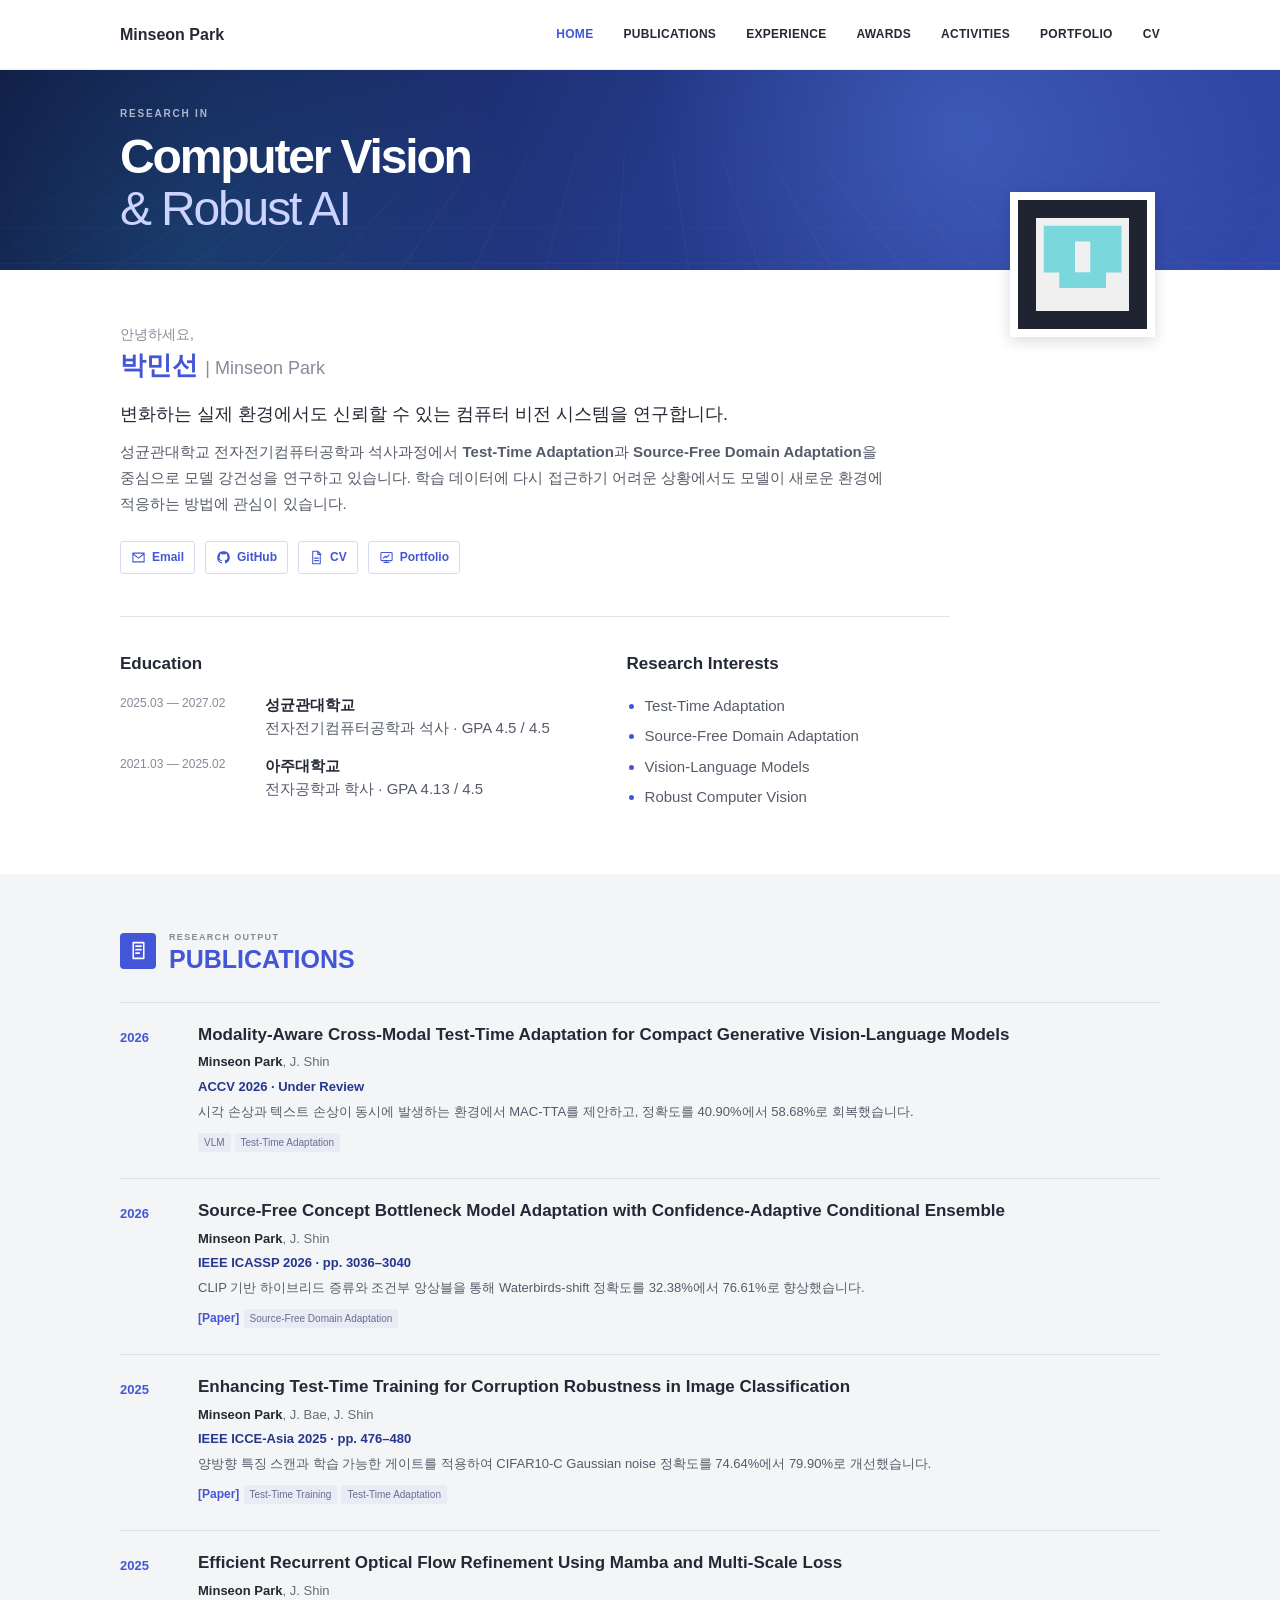
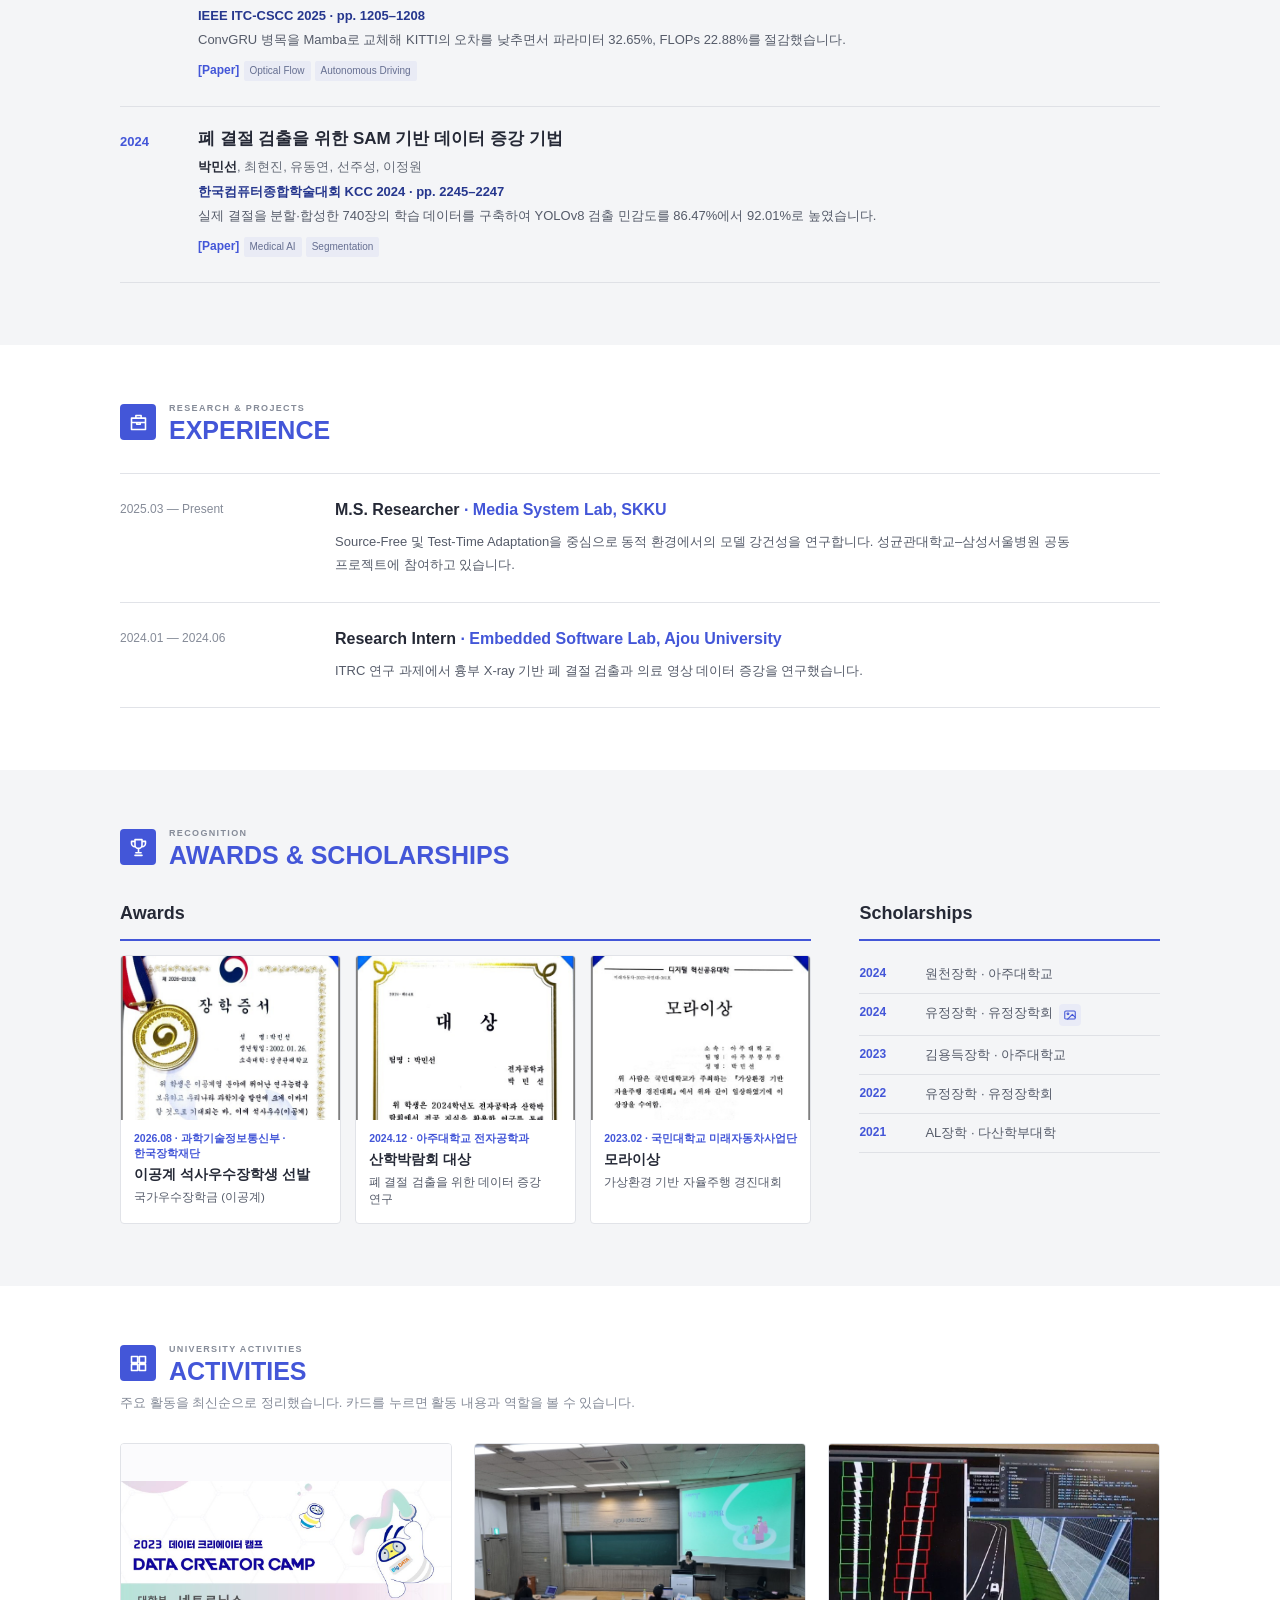
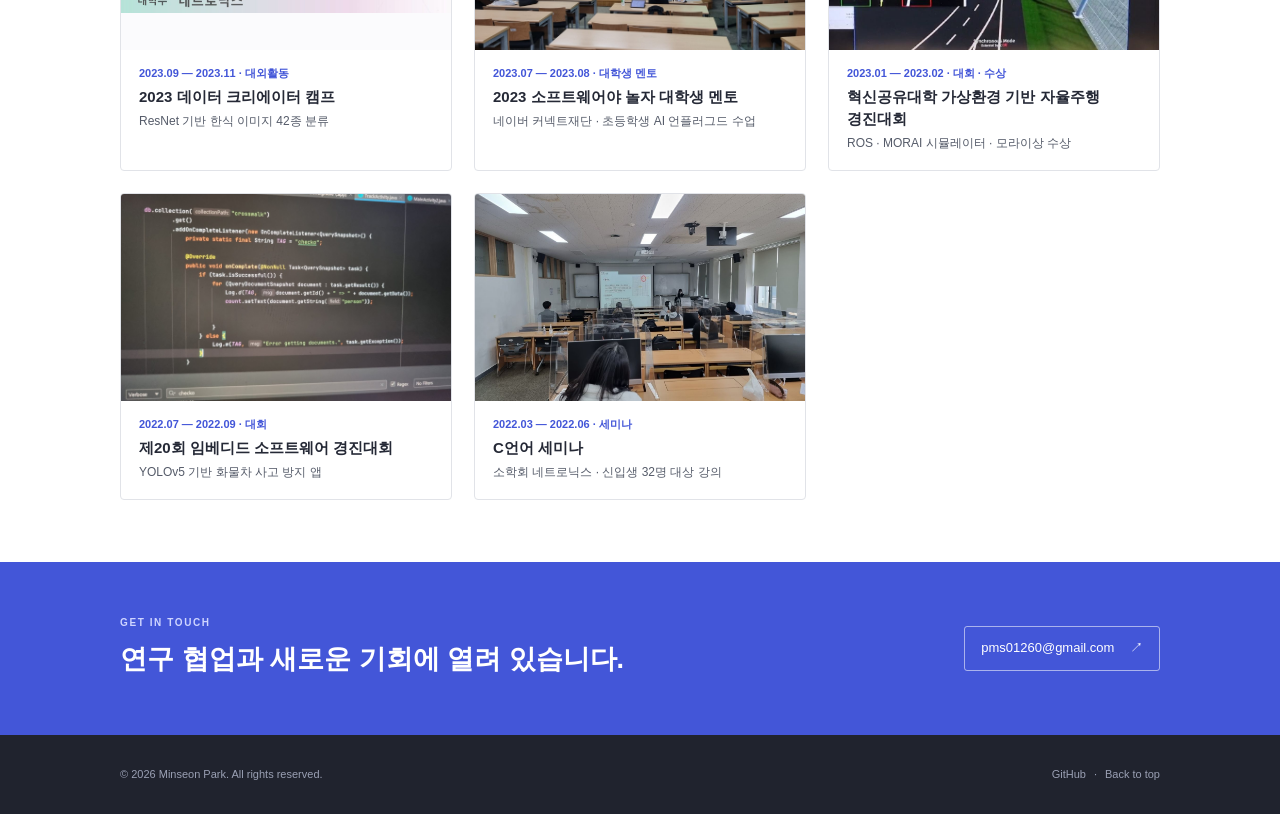
==== commit 44e96acf: "Add a Portfolio button with a swipeable slide viewer The 27-page portfolio PDF is rendered to slide " ====
--- a/index.html
+++ b/index.html
@@ -26,7 +26,7 @@
       <a class="site-name" href="#home">Minseon Park</a>
       <button class="menu-button" type="button" aria-expanded="false" aria-controls="site-nav"><span></span><span></span><span></span><b class="sr-only">메뉴 열기</b></button>
       <nav id="site-nav" aria-label="주요 메뉴">
-        <a href="#home">HOME</a><a href="#publications">PUBLICATIONS</a><a href="#experience">EXPERIENCE</a><a href="#awards">AWARDS</a><a href="#activities">ACTIVITIES</a><a href="assets/CV_MinseonPark.pdf" target="_blank">CV</a>
+        <a href="#home">HOME</a><a href="#publications">PUBLICATIONS</a><a href="#experience">EXPERIENCE</a><a href="#awards">AWARDS</a><a href="#activities">ACTIVITIES</a><button class="nav-button" type="button" data-deck>PORTFOLIO</button><a href="assets/CV_MinseonPark.pdf" target="_blank">CV</a>
       </nav>
     </div>
   </header>
@@ -48,6 +48,7 @@
           <a href="mailto:pms01260@gmail.com"><svg viewBox="0 0 24 24" aria-hidden="true"><path d="M3 5h18v14H3zM3 6l9 7 9-7"/></svg>Email</a>
           <a href="https://github.com/pms01260" target="_blank" rel="noreferrer"><svg viewBox="0 0 24 24" aria-hidden="true"><path d="M12 2a10 10 0 0 0-3.16 19.49c.5.09.68-.22.68-.48v-1.87c-2.78.6-3.37-1.18-3.37-1.18-.45-1.16-1.11-1.47-1.11-1.47-.91-.62.07-.61.07-.61 1 .07 1.53 1.03 1.53 1.03.89 1.53 2.34 1.09 2.91.83.09-.65.35-1.09.64-1.34-2.22-.25-4.56-1.11-4.56-4.94 0-1.09.39-1.98 1.03-2.68-.1-.25-.45-1.27.1-2.64 0 0 .84-.27 2.75 1.02A9.6 9.6 0 0 1 12 6.82a9.6 9.6 0 0 1 2.5.34c1.91-1.29 2.75-1.02 2.75-1.02.55 1.37.2 2.39.1 2.64.64.7 1.03 1.59 1.03 2.68 0 3.84-2.34 4.68-4.57 4.93.36.31.68.92.68 1.85v2.77c0 .27.18.58.69.48A10 10 0 0 0 12 2Z"/></svg>GitHub</a>
           <a href="assets/CV_MinseonPark.pdf" target="_blank"><svg viewBox="0 0 24 24" aria-hidden="true"><path d="M6 2h8l4 4v16H6zM14 2v5h5M9 13h6M9 17h6"/></svg>CV</a>
+          <button type="button" data-deck><svg viewBox="0 0 24 24" aria-hidden="true"><rect x="3" y="4" width="18" height="13" rx="1.5"/><path d="M12 17v3M8 20h8M7 13l3-3 2 2 4-4"/></svg>Portfolio</button>
         </div>
         <div class="intro-grid">
           <div><h3>Education</h3><dl>
@@ -111,6 +112,15 @@
   </main>
 
   <footer><div class="content-width"><p>© <span id="year">2026</span> Minseon Park. All rights reserved.</p><div><a href="https://github.com/pms01260" target="_blank" rel="noreferrer">GitHub</a><span>·</span><a href="#home">Back to top</a></div></div></footer>
+
+  <dialog class="deck-dialog" aria-label="포트폴리오" data-count="27">
+    <div class="deck-head"><h2>Portfolio</h2><span class="deck-counter" aria-live="polite">1 / 27</span><a class="deck-download" href="assets/portfolio/Portfolio_MinseonPark.pdf" target="_blank" rel="noreferrer">PDF 다운로드</a><button class="dialog-close deck-close" type="button" aria-label="닫기">×</button></div>
+    <div class="deck-stage">
+      <img class="deck-slide" alt="" width="1600" height="900">
+      <button class="deck-nav deck-prev" type="button" aria-label="이전 페이지">‹</button>
+      <button class="deck-nav deck-next" type="button" aria-label="다음 페이지">›</button>
+    </div>
+  </dialog>
 
   <dialog class="activity-dialog" aria-labelledby="activity-dialog-title">
     <div class="dialog-head"><h2 id="activity-dialog-title"></h2><button class="dialog-close" type="button" aria-label="닫기">×</button></div>
--- a/styles.css
+++ b/styles.css
@@ -45,8 +45,9 @@
 .lead { margin:18px 0 8px; color:var(--ink); font-size:18px; font-weight:500; }
 .intro-body>p:not(.hello):not(.lead) { max-width:780px; margin:0; }
 .quick-links { display:flex; gap:10px; margin-top:24px; }
-.quick-links a { display:inline-flex; align-items:center; gap:6px; padding:5px 10px; color:var(--blue); border:1px solid #d7daf0; border-radius:3px; text-decoration:none; font-size:12px; font-weight:650; }
-.quick-links a:hover { color:white; background:var(--blue); border-color:var(--blue); }
+.quick-links a,.quick-links button { display:inline-flex; align-items:center; gap:6px; padding:5px 10px; color:var(--blue); border:1px solid #d7daf0; border-radius:3px; text-decoration:none; font-size:12px; font-weight:650; }
+.quick-links button { background:none; font:inherit; font-size:12px; font-weight:650; line-height:inherit; cursor:pointer; }
+.quick-links a:hover,.quick-links button:hover { color:white; background:var(--blue); border-color:var(--blue); }
 .quick-links svg { width:15px; height:15px; fill:none; stroke:currentColor; stroke-width:1.7; stroke-linecap:round; stroke-linejoin:round; }
 .quick-links a:nth-child(2) svg { fill:currentColor; stroke:none; }
 .intro-grid { display:grid; grid-template-columns:1.35fr 1fr; gap:70px; margin-top:42px; padding-top:32px; border-top:1px solid var(--line); }
@@ -114,6 +115,24 @@
 .dialog-link:hover { color:white; background:var(--blue); border-color:var(--blue); }
 
 body.modal-open { overflow:hidden; }
+.nav-button { padding:0; color:var(--ink); background:none; border:0; font:inherit; font-size:12px; font-weight:650; letter-spacing:.025em; cursor:pointer; }
+.nav-button:hover { color:var(--blue); }
+.deck-dialog { width:min(calc(100% - 32px),1100px,calc((100vh - 110px) * 16 / 9)); outline:none; max-height:none; padding:0; color:var(--text); background:#14182a; border:0; border-radius:8px; box-shadow:0 20px 50px rgba(0,0,0,.4); overflow:hidden; }
+.deck-dialog[open] { display:flex; flex-direction:column; }
+.deck-dialog::backdrop { background:rgba(10,12,22,.75); }
+.deck-head { display:flex; align-items:center; gap:14px; padding:12px 16px 12px 22px; color:white; }
+.deck-head h2 { margin:0; font-size:16px; }
+.deck-counter { color:rgba(255,255,255,.6); font-size:13px; font-variant-numeric:tabular-nums; }
+.deck-download { margin-left:auto; padding:5px 10px; color:white; border:1px solid rgba(255,255,255,.35); border-radius:3px; text-decoration:none; font-size:12px; }
+.deck-download:hover { color:#14182a; background:white; }
+.deck-head .deck-close { margin:0; color:rgba(255,255,255,.7); }
+.deck-head .deck-close:hover { color:white; background:rgba(255,255,255,.12); }
+.deck-stage { position:relative; background:white; touch-action:pan-y; user-select:none; }
+.deck-slide { width:100%; height:auto; aspect-ratio:16/9; background:#f4f5f7; }
+.deck-nav { position:absolute; top:50%; display:grid; place-items:center; width:44px; height:44px; padding:0 0 4px; color:white; background:rgba(20,24,42,.55); border:0; border-radius:50%; font-size:30px; line-height:1; transform:translateY(-50%); cursor:pointer; }
+.deck-nav:hover { background:var(--blue); }
+.deck-nav:disabled { opacity:0; pointer-events:none; }
+.deck-prev { left:12px; } .deck-next { right:12px; }
 .activity-dialog { width:min(calc(100% - 32px),760px); max-height:min(88vh,900px); padding:0; color:var(--text); border:0; border-radius:6px; box-shadow:0 20px 50px rgba(16,22,44,.25); overflow:hidden; }
 .activity-dialog[open] { display:flex; flex-direction:column; }
 .activity-dialog::backdrop { background:rgba(20,24,38,.55); }
@@ -178,6 +197,11 @@
   .experience-list article { grid-template-columns:1fr; gap:6px; }
   .activity-grid { grid-template-columns:1fr 1fr; gap:16px; }
   .awards-layout { grid-template-columns:1fr; gap:36px; }
+  .nav-button { padding:10px 0; text-align:left; }
+  .deck-dialog { width:100%; }
+  .deck-head { gap:10px; padding:10px 10px 10px 14px; }
+  .deck-nav { width:34px; height:34px; font-size:24px; }
+  .deck-prev { left:6px; } .deck-next { right:6px; }
   .dialog-head { padding:16px 18px 12px; }
   .dialog-body { padding:4px 18px 22px; }
   .contact-strip .content-width { align-items:flex-start; flex-direction:column; }
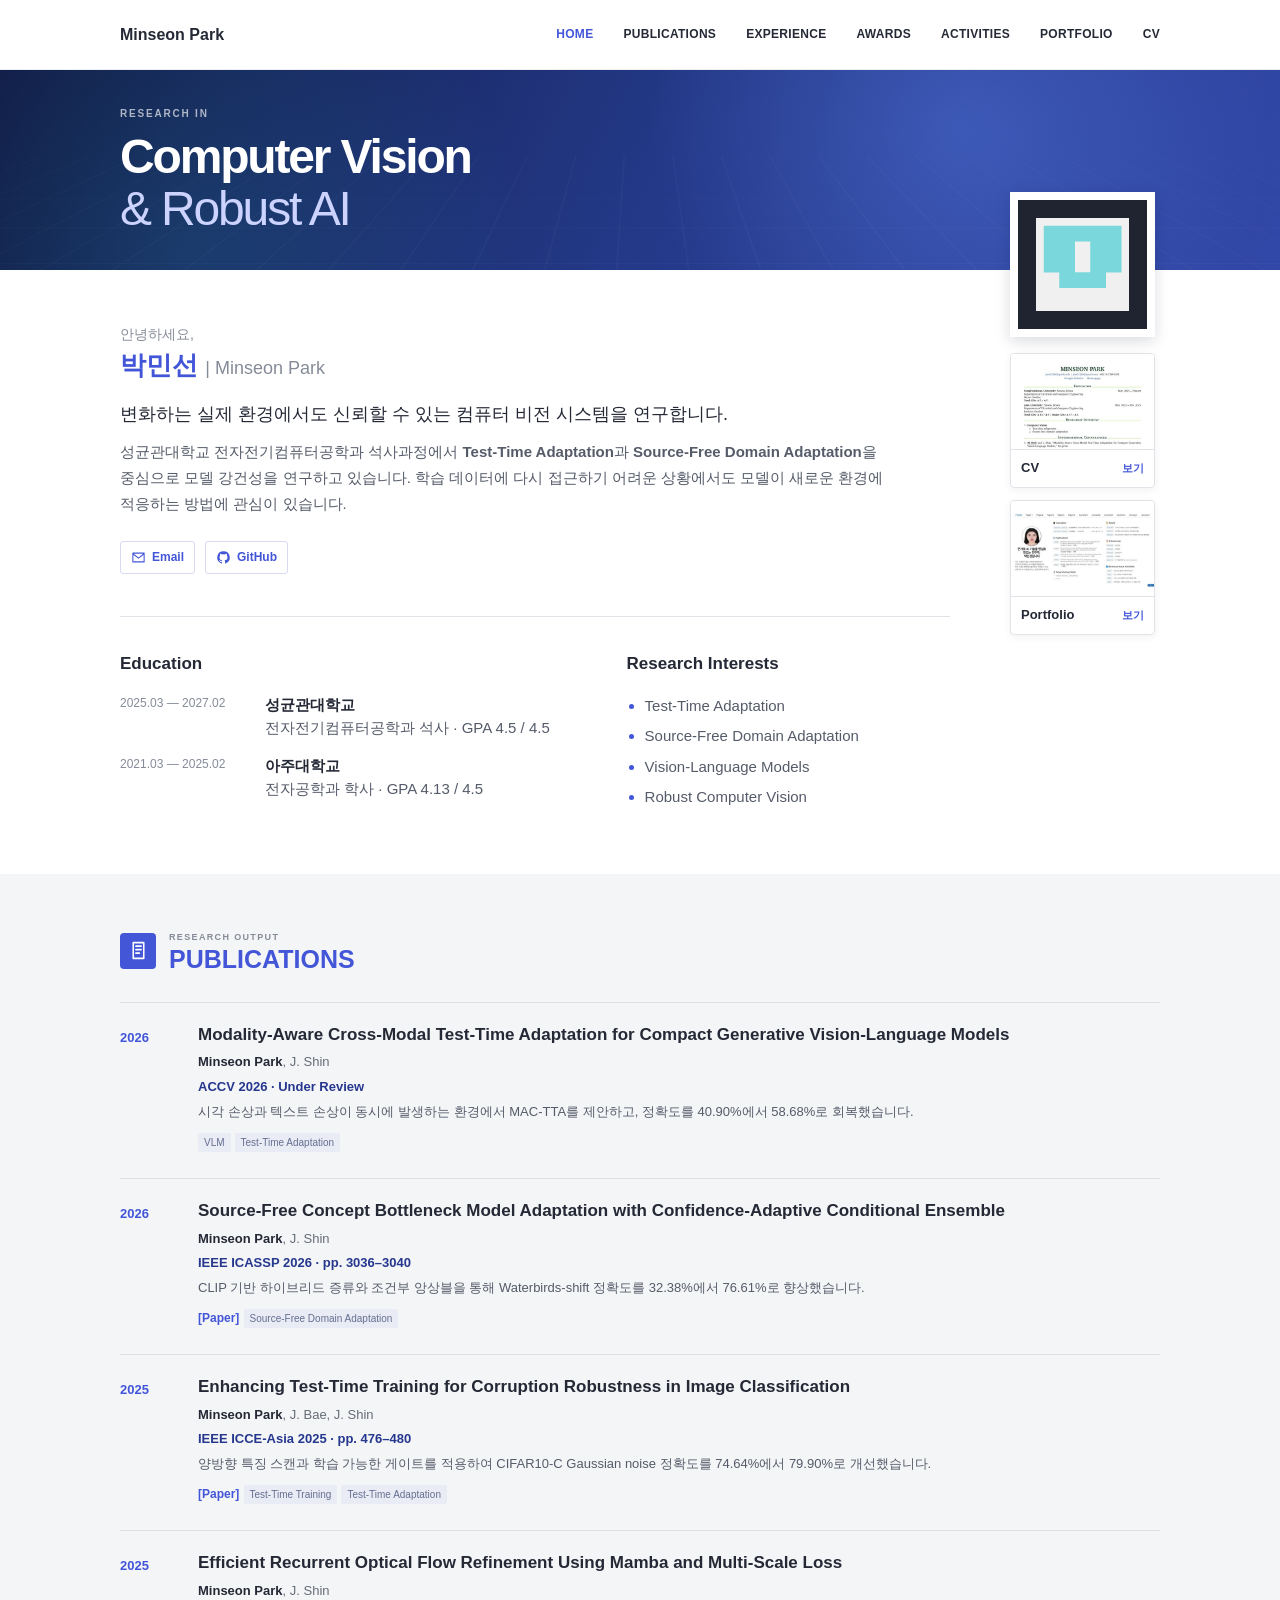
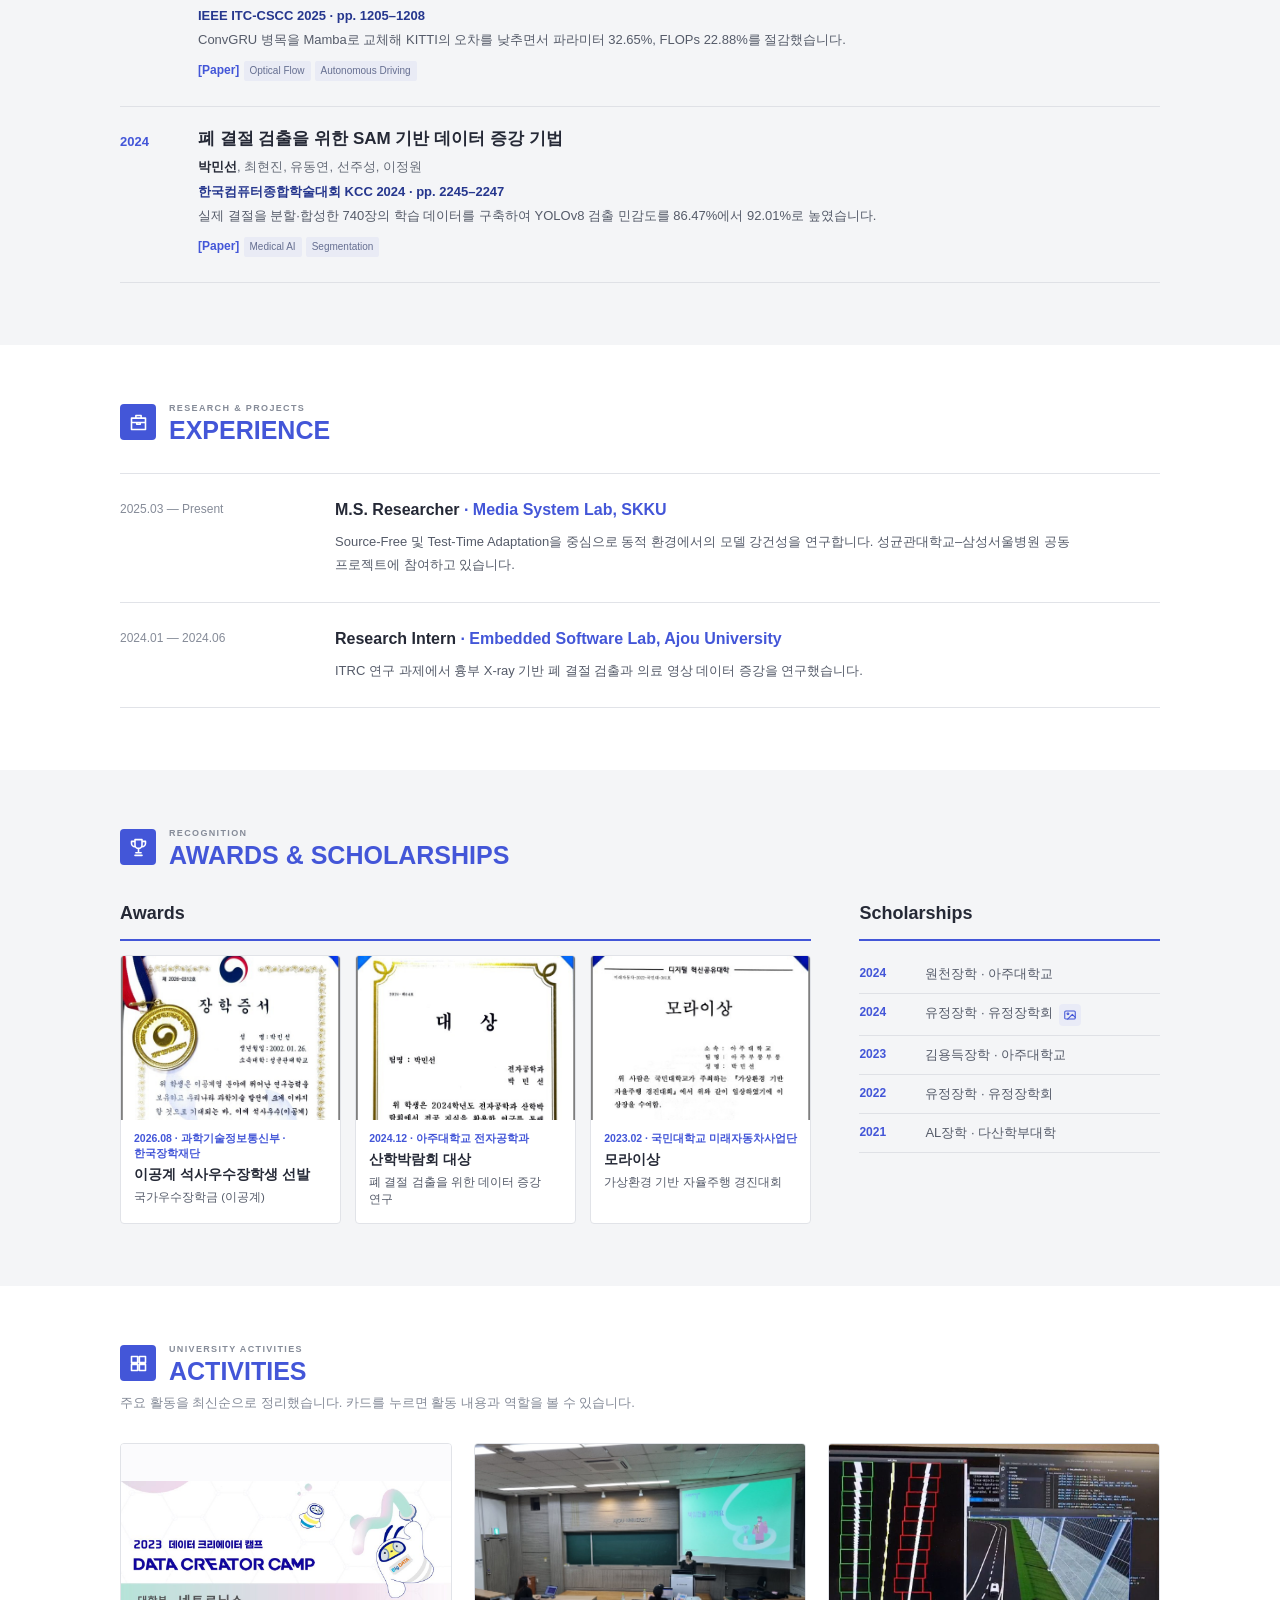
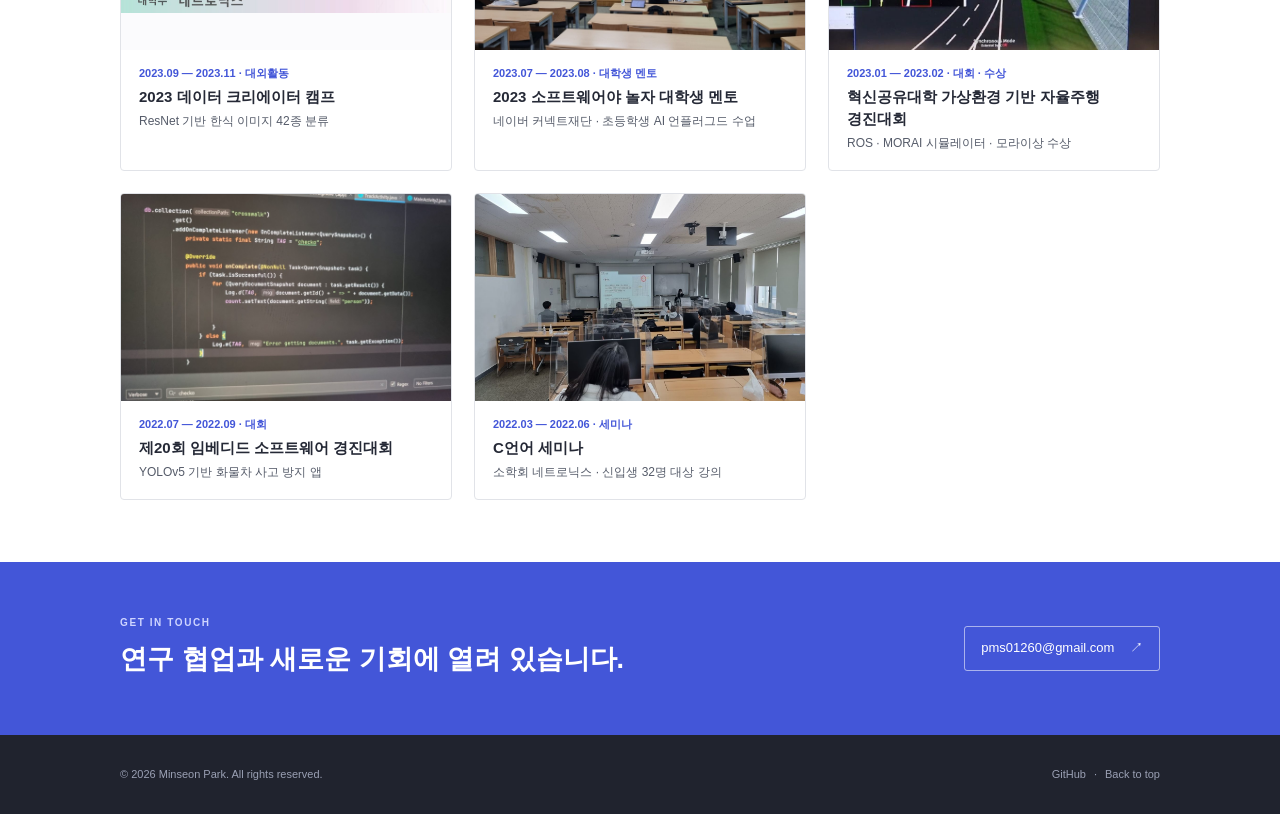
==== commit d06eaa91: "Show CV and Portfolio as thumbnail cards under the profile image Co-Authored-By: Claude Opus 5.5 (1M" ====
--- a/index.html
+++ b/index.html
@@ -26,7 +26,7 @@
       <a class="site-name" href="#home">Minseon Park</a>
       <button class="menu-button" type="button" aria-expanded="false" aria-controls="site-nav"><span></span><span></span><span></span><b class="sr-only">메뉴 열기</b></button>
       <nav id="site-nav" aria-label="주요 메뉴">
-        <a href="#home">HOME</a><a href="#publications">PUBLICATIONS</a><a href="#experience">EXPERIENCE</a><a href="#awards">AWARDS</a><a href="#activities">ACTIVITIES</a><button class="nav-button" type="button" data-deck>PORTFOLIO</button><a href="assets/CV_MinseonPark.pdf" target="_blank">CV</a>
+        <a href="#home">HOME</a><a href="#publications">PUBLICATIONS</a><a href="#experience">EXPERIENCE</a><a href="#awards">AWARDS</a><a href="#activities">ACTIVITIES</a><button class="nav-button" type="button" data-deck="portfolio">PORTFOLIO</button><a href="assets/CV_MinseonPark.pdf" target="_blank" data-deck="cv">CV</a>
       </nav>
     </div>
   </header>
@@ -47,8 +47,10 @@
         <div class="quick-links" aria-label="연락처 및 외부 링크">
           <a href="mailto:pms01260@gmail.com"><svg viewBox="0 0 24 24" aria-hidden="true"><path d="M3 5h18v14H3zM3 6l9 7 9-7"/></svg>Email</a>
           <a href="https://github.com/pms01260" target="_blank" rel="noreferrer"><svg viewBox="0 0 24 24" aria-hidden="true"><path d="M12 2a10 10 0 0 0-3.16 19.49c.5.09.68-.22.68-.48v-1.87c-2.78.6-3.37-1.18-3.37-1.18-.45-1.16-1.11-1.47-1.11-1.47-.91-.62.07-.61.07-.61 1 .07 1.53 1.03 1.53 1.03.89 1.53 2.34 1.09 2.91.83.09-.65.35-1.09.64-1.34-2.22-.25-4.56-1.11-4.56-4.94 0-1.09.39-1.98 1.03-2.68-.1-.25-.45-1.27.1-2.64 0 0 .84-.27 2.75 1.02A9.6 9.6 0 0 1 12 6.82a9.6 9.6 0 0 1 2.5.34c1.91-1.29 2.75-1.02 2.75-1.02.55 1.37.2 2.39.1 2.64.64.7 1.03 1.59 1.03 2.68 0 3.84-2.34 4.68-4.57 4.93.36.31.68.92.68 1.85v2.77c0 .27.18.58.69.48A10 10 0 0 0 12 2Z"/></svg>GitHub</a>
-          <a href="assets/CV_MinseonPark.pdf" target="_blank"><svg viewBox="0 0 24 24" aria-hidden="true"><path d="M6 2h8l4 4v16H6zM14 2v5h5M9 13h6M9 17h6"/></svg>CV</a>
-          <button type="button" data-deck><svg viewBox="0 0 24 24" aria-hidden="true"><rect x="3" y="4" width="18" height="13" rx="1.5"/><path d="M12 17v3M8 20h8M7 13l3-3 2 2 4-4"/></svg>Portfolio</button>
+        </div>
+        <div class="doc-cards">
+          <a class="doc-card" href="assets/CV_MinseonPark.pdf" target="_blank" data-deck="cv"><span class="doc-thumb"><img src="assets/cv/thumb.jpg" alt="" loading="lazy"></span><span class="doc-label">CV<i>보기</i></span></a>
+          <button class="doc-card" type="button" data-deck="portfolio"><span class="doc-thumb wide"><img src="assets/portfolio/thumb.jpg" alt="" loading="lazy"></span><span class="doc-label">Portfolio<i>보기</i></span></button>
         </div>
         <div class="intro-grid">
           <div><h3>Education</h3><dl>
@@ -113,10 +115,10 @@
 
   <footer><div class="content-width"><p>© <span id="year">2026</span> Minseon Park. All rights reserved.</p><div><a href="https://github.com/pms01260" target="_blank" rel="noreferrer">GitHub</a><span>·</span><a href="#home">Back to top</a></div></div></footer>
 
-  <dialog class="deck-dialog" aria-label="포트폴리오" data-count="27">
-    <div class="deck-head"><h2>Portfolio</h2><span class="deck-counter" aria-live="polite">1 / 27</span><a class="deck-download" href="assets/portfolio/Portfolio_MinseonPark.pdf" target="_blank" rel="noreferrer">PDF 다운로드</a><button class="dialog-close deck-close" type="button" aria-label="닫기">×</button></div>
+  <dialog class="deck-dialog">
+    <div class="deck-head"><h2></h2><span class="deck-counter" aria-live="polite"></span><a class="deck-download" target="_blank" rel="noreferrer">PDF 다운로드</a><button class="dialog-close deck-close" type="button" aria-label="닫기">×</button></div>
     <div class="deck-stage">
-      <img class="deck-slide" alt="" width="1600" height="900">
+      <div class="deck-view"><img class="deck-slide" alt=""></div>
       <button class="deck-nav deck-prev" type="button" aria-label="이전 페이지">‹</button>
       <button class="deck-nav deck-next" type="button" aria-label="다음 페이지">›</button>
     </div>
--- a/styles.css
+++ b/styles.css
@@ -45,11 +45,20 @@
 .lead { margin:18px 0 8px; color:var(--ink); font-size:18px; font-weight:500; }
 .intro-body>p:not(.hello):not(.lead) { max-width:780px; margin:0; }
 .quick-links { display:flex; gap:10px; margin-top:24px; }
-.quick-links a,.quick-links button { display:inline-flex; align-items:center; gap:6px; padding:5px 10px; color:var(--blue); border:1px solid #d7daf0; border-radius:3px; text-decoration:none; font-size:12px; font-weight:650; }
-.quick-links button { background:none; font:inherit; font-size:12px; font-weight:650; line-height:inherit; cursor:pointer; }
-.quick-links a:hover,.quick-links button:hover { color:white; background:var(--blue); border-color:var(--blue); }
+.quick-links a { display:inline-flex; align-items:center; gap:6px; padding:5px 10px; color:var(--blue); border:1px solid #d7daf0; border-radius:3px; text-decoration:none; font-size:12px; font-weight:650; }
+.quick-links a:hover { color:white; background:var(--blue); border-color:var(--blue); }
 .quick-links svg { width:15px; height:15px; fill:none; stroke:currentColor; stroke-width:1.7; stroke-linecap:round; stroke-linejoin:round; }
 .quick-links a:nth-child(2) svg { fill:currentColor; stroke:none; }
+.doc-cards { position:absolute; top:83px; right:5px; display:grid; gap:12px; width:145px; }
+.doc-card { display:block; width:100%; padding:0; color:var(--ink); background:white; border:1px solid var(--line); border-radius:4px; box-shadow:0 2px 8px rgba(16,22,44,.06); text-align:left; text-decoration:none; font:inherit; cursor:pointer; overflow:hidden; transition:transform .15s,border-color .15s,box-shadow .15s; }
+.doc-card:hover,.doc-card:focus-visible { border-color:#c9cdea; box-shadow:0 8px 18px rgba(16,22,44,.12); transform:translateY(-2px); }
+.doc-thumb { display:block; height:96px; background:var(--soft); border-bottom:1px solid var(--line); overflow:hidden; }
+.doc-thumb img { width:100%; height:100%; object-fit:cover; object-position:top; }
+.doc-thumb.wide { display:grid; place-items:center; background:white; }
+.doc-thumb.wide img { height:auto; object-fit:contain; }
+.doc-label { display:flex; align-items:center; justify-content:space-between; padding:7px 10px; font-size:13px; font-weight:700; }
+.doc-label i { color:var(--blue); font-size:11px; font-style:normal; font-weight:700; }
+@media (min-width:761px) { .intro-body { max-width:min(830px,calc(100% - 185px)); } }
 .intro-grid { display:grid; grid-template-columns:1.35fr 1fr; gap:70px; margin-top:42px; padding-top:32px; border-top:1px solid var(--line); }
 .intro-grid h3 { margin:0 0 14px; color:var(--ink); font-size:17px; font-weight:800; }
 dl { margin:0; }
@@ -117,7 +126,7 @@
 body.modal-open { overflow:hidden; }
 .nav-button { padding:0; color:var(--ink); background:none; border:0; font:inherit; font-size:12px; font-weight:650; letter-spacing:.025em; cursor:pointer; }
 .nav-button:hover { color:var(--blue); }
-.deck-dialog { width:min(calc(100% - 32px),1100px,calc((100vh - 110px) * 16 / 9)); outline:none; max-height:none; padding:0; color:var(--text); background:#14182a; border:0; border-radius:8px; box-shadow:0 20px 50px rgba(0,0,0,.4); overflow:hidden; }
+.deck-dialog { --ratio:16/9; width:min(calc(100% - 32px),1100px,calc((100vh - 110px) * 16 / 9)); outline:none; max-height:none; padding:0; color:var(--text); background:#14182a; border:0; border-radius:8px; box-shadow:0 20px 50px rgba(0,0,0,.4); overflow:hidden; }
 .deck-dialog[open] { display:flex; flex-direction:column; }
 .deck-dialog::backdrop { background:rgba(10,12,22,.75); }
 .deck-head { display:flex; align-items:center; gap:14px; padding:12px 16px 12px 22px; color:white; }
@@ -128,7 +137,9 @@
 .deck-head .deck-close { margin:0; color:rgba(255,255,255,.7); }
 .deck-head .deck-close:hover { color:white; background:rgba(255,255,255,.12); }
 .deck-stage { position:relative; background:white; touch-action:pan-y; user-select:none; }
-.deck-slide { width:100%; height:auto; aspect-ratio:16/9; background:#f4f5f7; }
+.deck-view { max-height:calc(100vh - 110px); overflow-y:auto; overscroll-behavior:contain; }
+.deck-slide { width:100%; height:auto; aspect-ratio:var(--ratio); background:#f4f5f7; }
+.deck-dialog.is-document { width:min(calc(100% - 32px),820px); }
 .deck-nav { position:absolute; top:50%; display:grid; place-items:center; width:44px; height:44px; padding:0 0 4px; color:white; background:rgba(20,24,42,.55); border:0; border-radius:50%; font-size:30px; line-height:1; transform:translateY(-50%); cursor:pointer; }
 .deck-nav:hover { background:var(--blue); }
 .deck-nav:disabled { opacity:0; pointer-events:none; }
@@ -189,6 +200,7 @@
   nav a { padding:10px 0; }
   .hero { height:175px; }
   .profile-mark { right:0; width:112px; height:112px; top:-58px; padding:12px; border-width:6px; }
+  .doc-cards { position:static; grid-template-columns:1fr 1fr; width:auto; max-width:360px; margin-top:20px; }
   .intro { padding-top:70px; padding-bottom:48px; }
   .intro-grid,.two-columns { grid-template-columns:1fr; gap:36px; }
   dl>div { grid-template-columns:125px 1fr; }
@@ -213,9 +225,10 @@
   .profile-mark { width:96px; height:96px; }
   .intro h2 span { display:block; margin-top:3px; }
   .quick-links { flex-wrap:wrap; }
+  .doc-thumb { height:84px; }
   dl>div { grid-template-columns:1fr; gap:2px; }
   .activity-grid { grid-template-columns:1fr; }
   .award-grid { grid-template-columns:1fr 1fr; }
   .week-list li { grid-template-columns:1fr; gap:0; }
 }
-@media (prefers-reduced-motion:reduce) { html { scroll-behavior:auto; } .side-nav a { transition:none; } .activity-card { transition:none; } }
+@media (prefers-reduced-motion:reduce) { html { scroll-behavior:auto; } .doc-card { transition:none; } .side-nav a { transition:none; } .activity-card { transition:none; } }
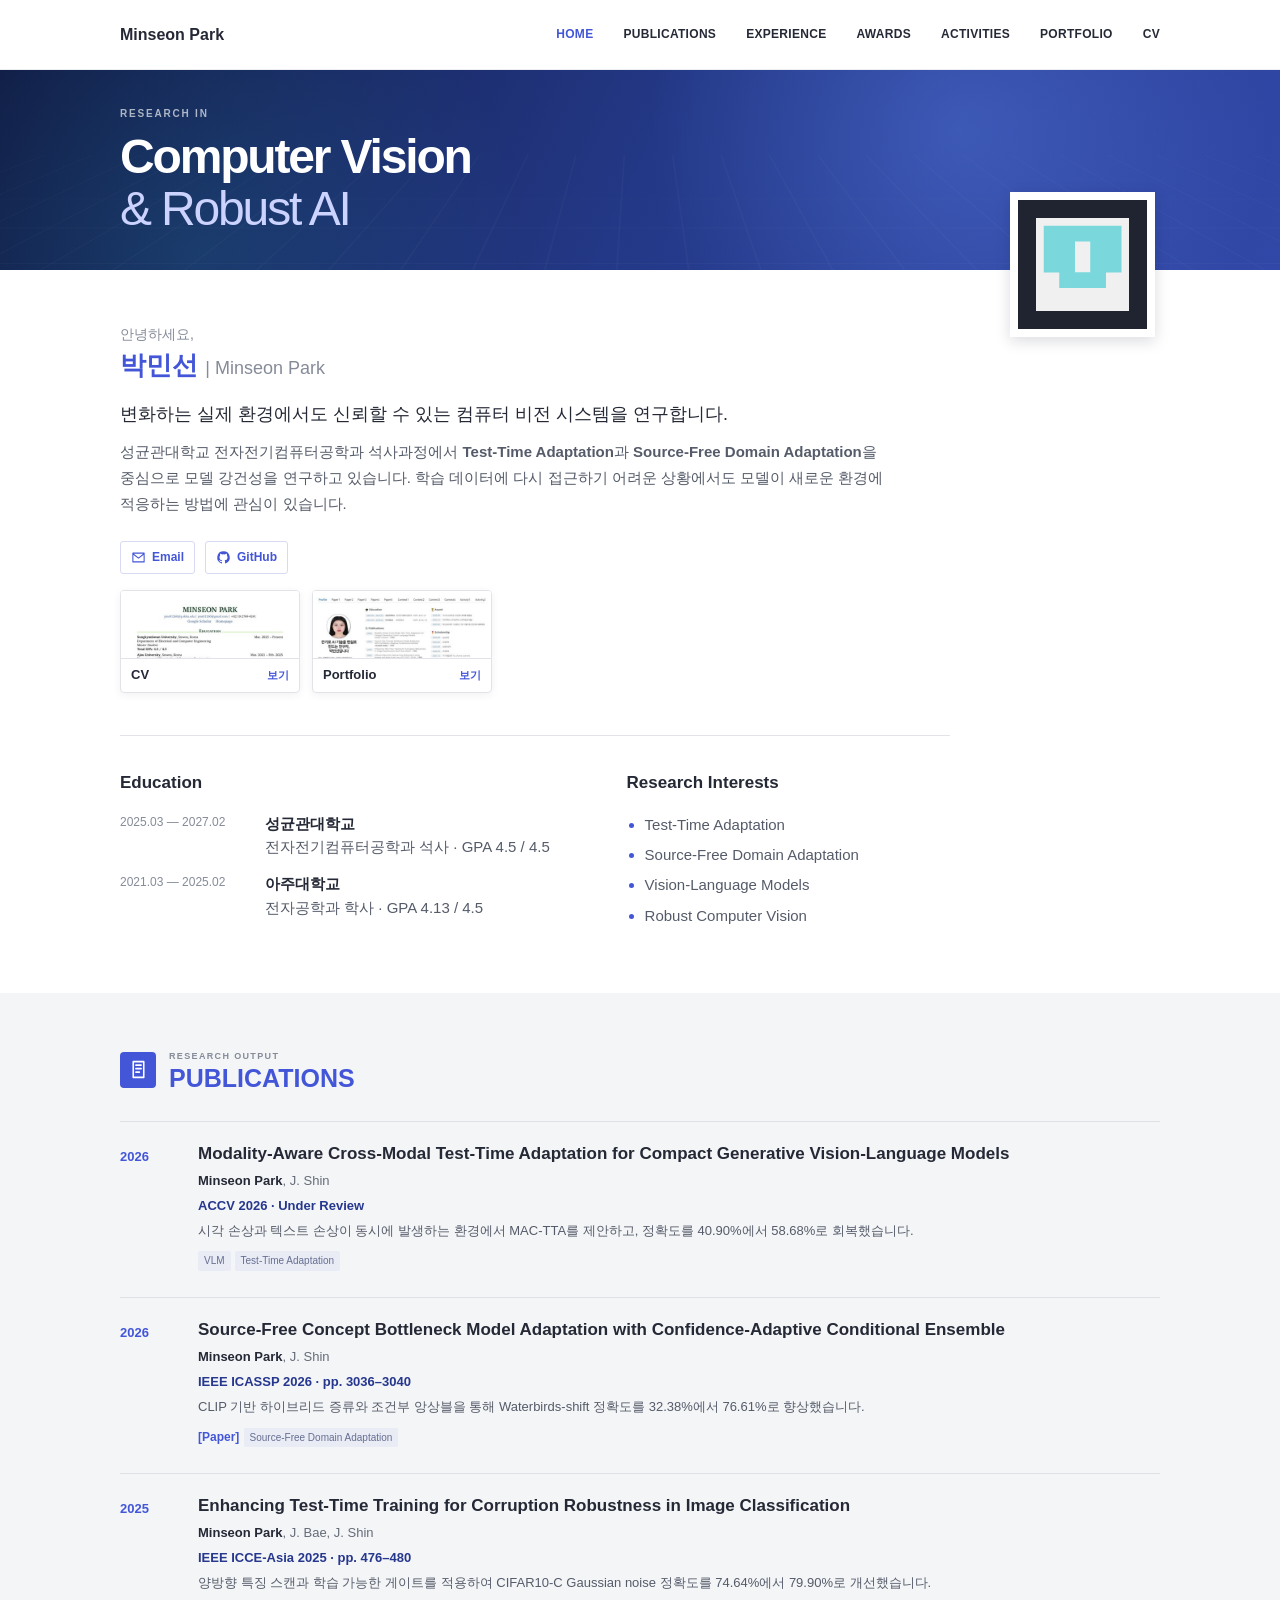
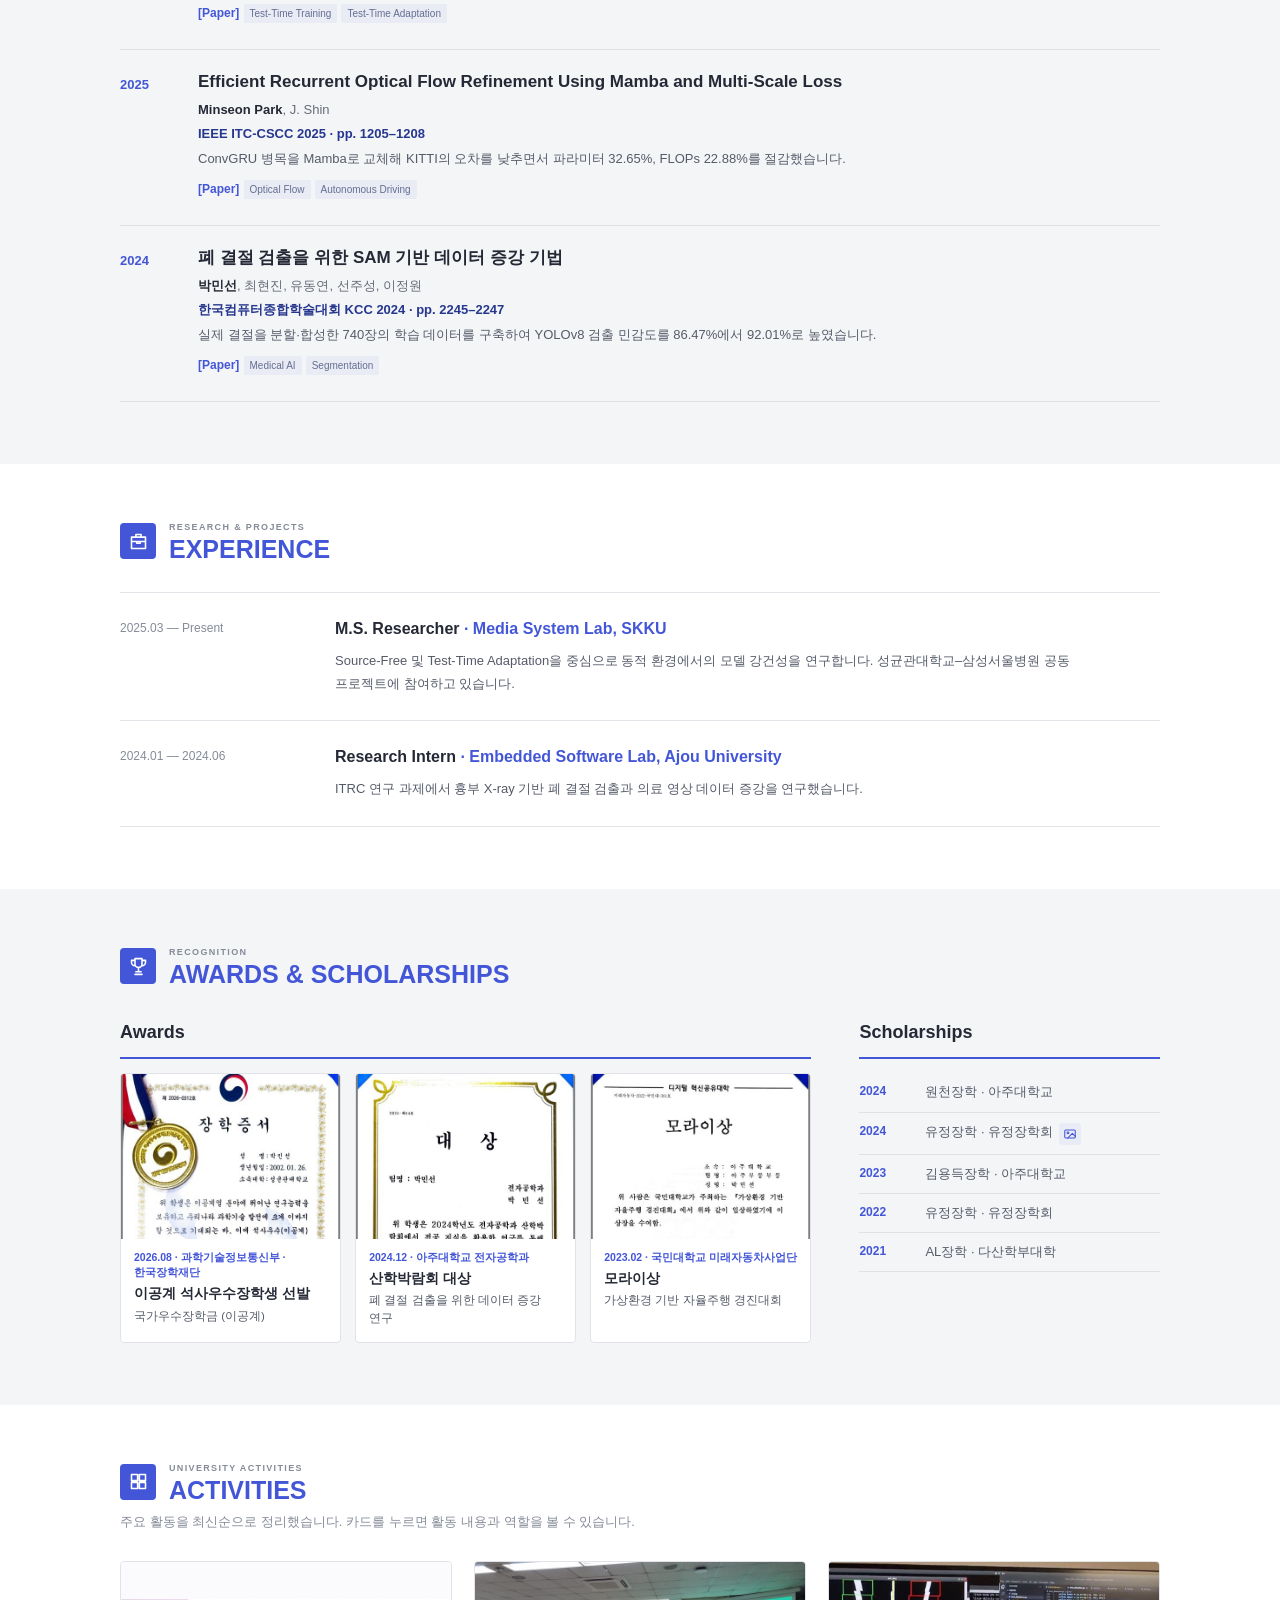
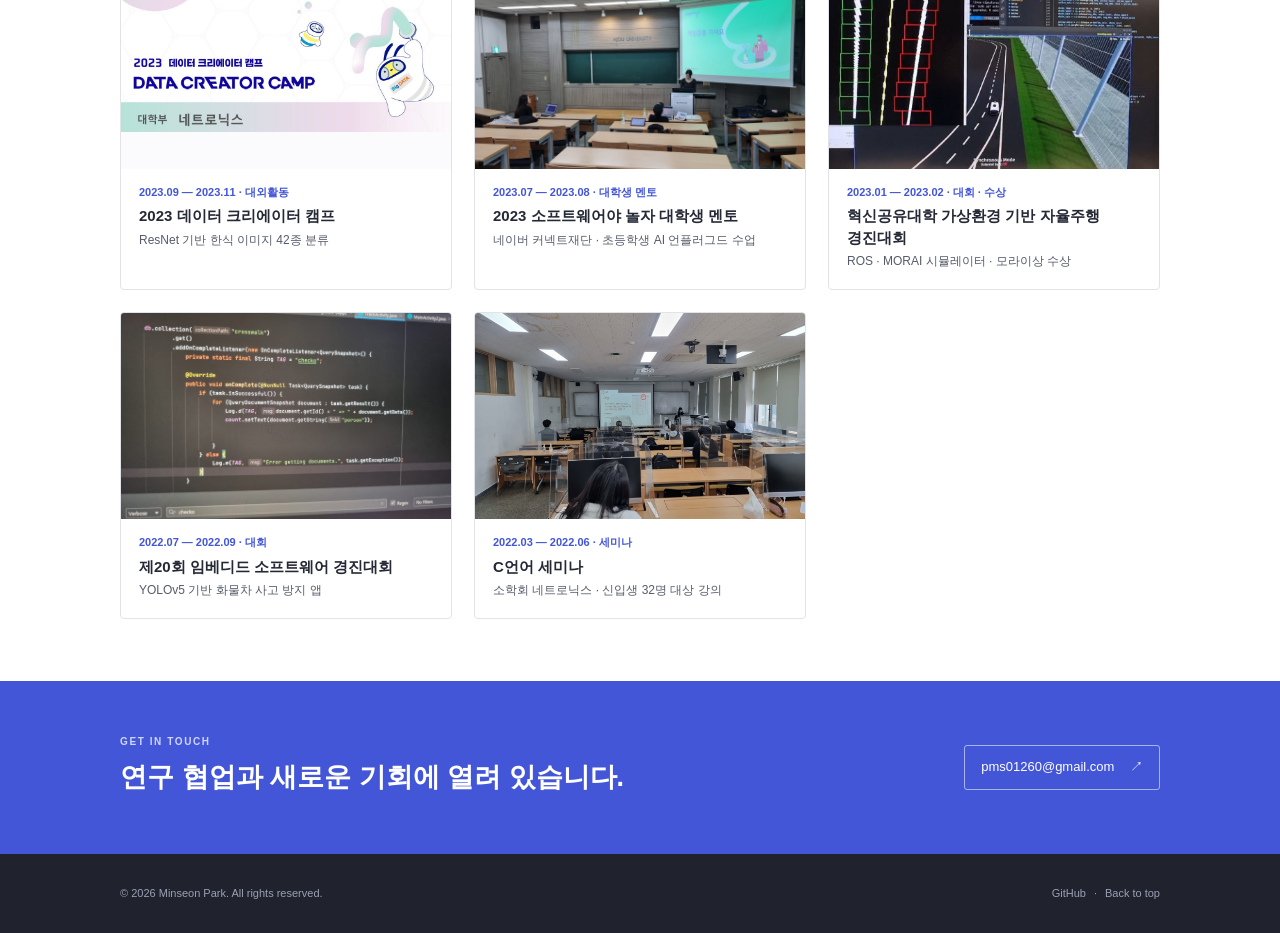
==== commit fd6a83b9: "Replace GoatCounter with Umami analytics" ====
--- a/index.html
+++ b/index.html
@@ -13,7 +13,7 @@
   <link rel="icon" href="data:image/svg+xml,<svg xmlns=%22http://www.w3.org/2000/svg%22 viewBox=%220 0 100 100%22><rect width=%22100%22 height=%22100%22 rx=%2218%22 fill=%22%234356d8%22/><text x=%2250%22 y=%2265%22 text-anchor=%22middle%22 font-family=%22Arial%22 font-weight=%22700%22 font-size=%2244%22 fill=%22white%22>MP</text></svg>">
   <link rel="stylesheet" href="styles.css">
   <script src="script.js" defer></script>
-  <script data-goatcounter="https://pms01260.goatcounter.com/count" async src="https://gc.zgo.at/count.js"></script>
+  <script defer src="https://cloud.umami.is/script.js" data-website-id="38d583fb-3e98-4f8d-a568-fc0cbfcd33d0"></script>
 </head>
 <body>
   <a class="skip-link" href="#main">본문으로 바로가기</a>
--- a/styles.css
+++ b/styles.css
@@ -49,16 +49,15 @@
 .quick-links a:hover { color:white; background:var(--blue); border-color:var(--blue); }
 .quick-links svg { width:15px; height:15px; fill:none; stroke:currentColor; stroke-width:1.7; stroke-linecap:round; stroke-linejoin:round; }
 .quick-links a:nth-child(2) svg { fill:currentColor; stroke:none; }
-.doc-cards { position:absolute; top:83px; right:5px; display:grid; gap:12px; width:145px; }
+.doc-cards { display:grid; grid-template-columns:repeat(2,180px); gap:12px; margin-top:16px; }
 .doc-card { display:block; width:100%; padding:0; color:var(--ink); background:white; border:1px solid var(--line); border-radius:4px; box-shadow:0 2px 8px rgba(16,22,44,.06); text-align:left; text-decoration:none; font:inherit; cursor:pointer; overflow:hidden; transition:transform .15s,border-color .15s,box-shadow .15s; }
 .doc-card:hover,.doc-card:focus-visible { border-color:#c9cdea; box-shadow:0 8px 18px rgba(16,22,44,.12); transform:translateY(-2px); }
-.doc-thumb { display:block; height:96px; background:var(--soft); border-bottom:1px solid var(--line); overflow:hidden; }
+.doc-thumb { display:block; height:68px; background:var(--soft); border-bottom:1px solid var(--line); overflow:hidden; }
 .doc-thumb img { width:100%; height:100%; object-fit:cover; object-position:top; }
 .doc-thumb.wide { display:grid; place-items:center; background:white; }
 .doc-thumb.wide img { height:auto; object-fit:contain; }
-.doc-label { display:flex; align-items:center; justify-content:space-between; padding:7px 10px; font-size:13px; font-weight:700; }
+.doc-label { display:flex; align-items:center; justify-content:space-between; padding:5px 10px; font-size:13px; font-weight:700; }
 .doc-label i { color:var(--blue); font-size:11px; font-style:normal; font-weight:700; }
-@media (min-width:761px) { .intro-body { max-width:min(830px,calc(100% - 185px)); } }
 .intro-grid { display:grid; grid-template-columns:1.35fr 1fr; gap:70px; margin-top:42px; padding-top:32px; border-top:1px solid var(--line); }
 .intro-grid h3 { margin:0 0 14px; color:var(--ink); font-size:17px; font-weight:800; }
 dl { margin:0; }
@@ -200,7 +199,7 @@
   nav a { padding:10px 0; }
   .hero { height:175px; }
   .profile-mark { right:0; width:112px; height:112px; top:-58px; padding:12px; border-width:6px; }
-  .doc-cards { position:static; grid-template-columns:1fr 1fr; width:auto; max-width:360px; margin-top:20px; }
+  .doc-cards { grid-template-columns:1fr 1fr; max-width:360px; }
   .intro { padding-top:70px; padding-bottom:48px; }
   .intro-grid,.two-columns { grid-template-columns:1fr; gap:36px; }
   dl>div { grid-template-columns:125px 1fr; }
@@ -225,7 +224,6 @@
   .profile-mark { width:96px; height:96px; }
   .intro h2 span { display:block; margin-top:3px; }
   .quick-links { flex-wrap:wrap; }
-  .doc-thumb { height:84px; }
   dl>div { grid-template-columns:1fr; gap:2px; }
   .activity-grid { grid-template-columns:1fr; }
   .award-grid { grid-template-columns:1fr 1fr; }
